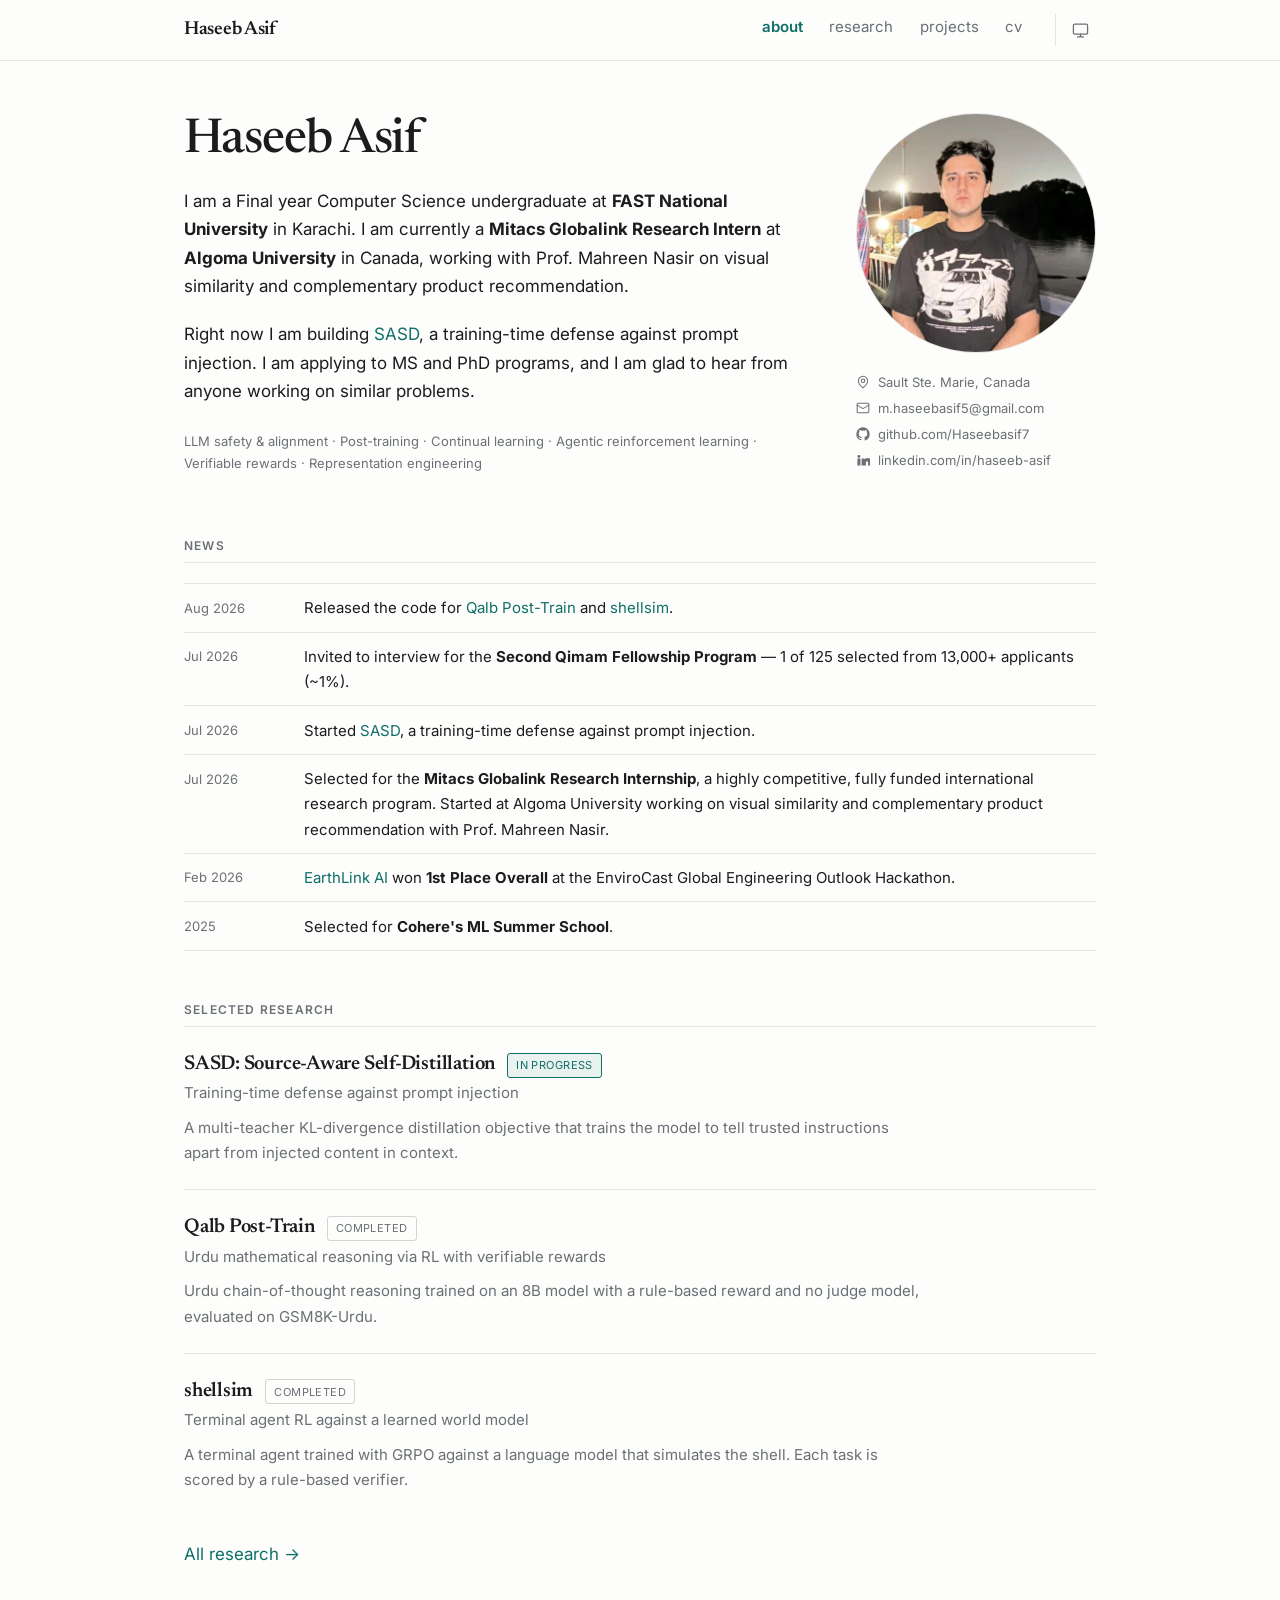
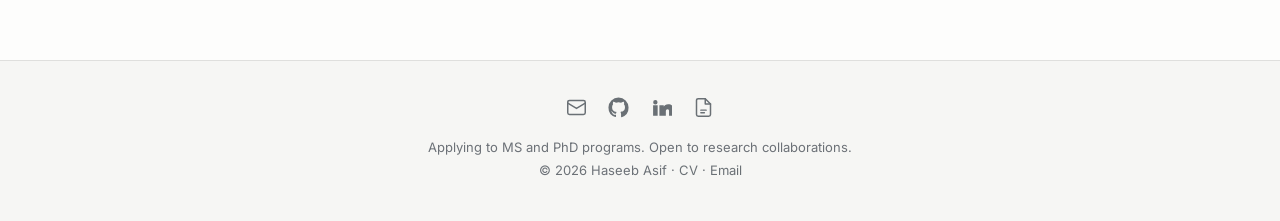
==== index.html @ 6f545447 "Baseline snapshot before visual redesign" ====
<!DOCTYPE html>
<html lang="en" data-theme="light">
  <head>
    <meta charset="utf-8" />
    <meta name="viewport" content="width=device-width, initial-scale=1" />
    <title>Haseeb Asif — LLM safety and post-training</title>
    <meta
      name="description"
      content="Haseeb Asif — Mitacs Globalink Research Intern at Algoma University. Research on LLM safety, post-training, and alignment."
    />
    <meta name="author" content="Haseeb Asif" />
    <link rel="canonical" href="https://haseebasif7.github.io/" />

    <!-- Open Graph / Twitter -->
    <meta property="og:type" content="profile" />
    <meta property="og:title" content="Haseeb Asif" />
    <meta
      property="og:description"
      content="Mitacs Globalink Research Intern at Algoma University. Research on LLM safety, post-training, and alignment."
    />
    <meta property="og:url" content="https://haseebasif7.github.io/" />
    <meta property="og:image" content="https://haseebasif7.github.io/assets/img/profile.jpg" />
    <meta name="twitter:card" content="summary" />

    <link
      rel="icon"
      href="data:image/svg+xml,<svg xmlns=%22http://www.w3.org/2000/svg%22 viewBox=%220 0 100 100%22><text y=%22.9em%22 font-size=%2290%22>%F0%9F%A7%AA</text></svg>"
    />

    <!-- Fonts -->
    <link rel="preconnect" href="https://fonts.googleapis.com" />
    <link rel="preconnect" href="https://fonts.gstatic.com" crossorigin />
    <link
      href="https://fonts.googleapis.com/css2?family=Inter:wght@400;500;600&family=Newsreader:ital,opsz,wght@0,6..72,400;0,6..72,500;0,6..72,600;1,6..72,400&display=swap"
      rel="stylesheet"
    />
    <link rel="stylesheet" href="assets/css/main.css?v=3" />

    <!-- Set theme before first paint to avoid a flash of the wrong theme -->
    <script>
      (function () {
        try {
          var s = localStorage.getItem("theme");
          var dark =
            s === "dark" ||
            ((!s || s === "system") &&
              window.matchMedia("(prefers-color-scheme: dark)").matches);
          document.documentElement.setAttribute("data-theme", dark ? "dark" : "light");
        } catch (e) {}
      })();
    </script>

    <script type="application/ld+json">
      {
        "@context": "https://schema.org",
        "@type": "Person",
        "name": "Haseeb Asif",
        "url": "https://haseebasif7.github.io/",
        "image": "https://haseebasif7.github.io/assets/img/profile.jpg",
        "email": "mailto:m.haseebasif5@gmail.com",
        "jobTitle": "Mitacs Globalink Research Intern",
        "affiliation": [
          { "@type": "CollegeOrUniversity", "name": "Algoma University" },
          { "@type": "CollegeOrUniversity", "name": "FAST National University of Computer and Emerging Sciences" }
        ],
        "alumniOf": {
          "@type": "CollegeOrUniversity",
          "name": "FAST National University of Computer and Emerging Sciences"
        },
        "knowsAbout": [
          "Large language models",
          "AI safety",
          "Alignment",
          "Reinforcement learning",
          "Post-training",
          "Continual learning",
          "Agentic systems",
          "Computer vision"
        ],
        "sameAs": [
          "https://github.com/Haseebasif7",
          "https://www.linkedin.com/in/haseeb-asif-4400212a0/"
        ]
      }
    </script>
  </head>

  <body>
    <a class="skip-link" href="#main">Skip to content</a>

    <!-- ===== nav (keep identical across pages; update aria-current per page) ===== -->
    <header class="nav">
      <nav class="container nav-inner" aria-label="Main">
        <a class="nav-brand" href="index.html">Haseeb Asif</a>
        <ul class="nav-links" id="nav-links">
          <li><a href="index.html" aria-current="page">about</a></li>
          <li><a href="research.html">research</a></li>
          <li><a href="projects.html">projects</a></li>
          <li><a href="cv.html">cv</a></li>
        </ul>
        <div class="nav-tools">
          <button
            class="icon-btn"
            id="theme-toggle"
            type="button"
            data-theme-state="system"
            aria-label="Toggle theme"
          >
            <svg class="ico-system" viewBox="0 0 24 24" fill="none" stroke="currentColor" stroke-width="1.8" stroke-linecap="round" stroke-linejoin="round" aria-hidden="true"><rect x="2" y="3" width="20" height="14" rx="2" /><path d="M8 21h8M12 17v4" /></svg>
            <svg class="ico-light" viewBox="0 0 24 24" fill="none" stroke="currentColor" stroke-width="1.8" stroke-linecap="round" stroke-linejoin="round" aria-hidden="true"><circle cx="12" cy="12" r="4" /><path d="M12 2v2M12 20v2M4.9 4.9l1.4 1.4M17.7 17.7l1.4 1.4M2 12h2M20 12h2M4.9 19.1l1.4-1.4M17.7 6.3l1.4-1.4" /></svg>
            <svg class="ico-dark" viewBox="0 0 24 24" fill="none" stroke="currentColor" stroke-width="1.8" stroke-linecap="round" stroke-linejoin="round" aria-hidden="true"><path d="M21 12.8A9 9 0 1 1 11.2 3a7 7 0 0 0 9.8 9.8z" /></svg>
          </button>
          <button
            class="icon-btn nav-toggle"
            id="nav-toggle"
            type="button"
            aria-label="Menu"
            aria-expanded="false"
            aria-controls="nav-links"
          >
            <svg viewBox="0 0 24 24" fill="none" stroke="currentColor" stroke-width="1.8" stroke-linecap="round" aria-hidden="true"><path d="M3 6h18M3 12h18M3 18h18" /></svg>
          </button>
        </div>
      </nav>
    </header>

    <main id="main">
      <div class="container">
        <!-- ===== profile ===== -->
        <section class="profile">
          <h1 class="profile-name">Haseeb Asif</h1>

          <div class="profile-bio">
            <p>
              I am a Final year Computer Science undergraduate at
              <strong>FAST National University</strong> in Karachi. I am currently a
              <strong>Mitacs Globalink Research Intern</strong> at
              <strong>Algoma University</strong> in Canada, working with
              Prof. Mahreen Nasir on visual similarity and complementary product
              recommendation.
            </p>

            <p>
              Right now I am building
              <a href="research.html#sasd">SASD</a>, a training-time defense against
              prompt injection. I am applying to MS and PhD programs, and I am glad
              to hear from anyone working on similar problems.
            </p>

            <p class="bio-keywords">
              LLM safety &amp; alignment · Post-training · Continual learning ·
              Agentic reinforcement learning · Verifiable rewards ·
              Representation engineering
            </p>
          </div>

          <aside class="profile-aside">
            <picture>
              <source srcset="assets/img/profile.webp" type="image/webp" />
              <img
                class="profile-photo"
                src="assets/img/profile.jpg"
                alt="Portrait of Haseeb Asif"
                width="480"
                height="480"
              />
            </picture>
            <ul class="profile-meta">
              <li>
                <svg viewBox="0 0 24 24" fill="none" stroke="currentColor" stroke-width="1.8" stroke-linecap="round" stroke-linejoin="round" aria-hidden="true"><path d="M20 10c0 6-8 12-8 12s-8-6-8-12a8 8 0 0 1 16 0z" /><circle cx="12" cy="10" r="3" /></svg>
                <span>Sault Ste. Marie, Canada</span>
              </li>
              <li>
                <svg viewBox="0 0 24 24" fill="none" stroke="currentColor" stroke-width="1.8" stroke-linecap="round" stroke-linejoin="round" aria-hidden="true"><rect x="2" y="4" width="20" height="16" rx="2" /><path d="m2 7 10 6 10-6" /></svg>
                <a href="mailto:m.haseebasif5@gmail.com">m.haseebasif5@gmail.com</a>
              </li>
              <li>
                <svg viewBox="0 0 24 24" fill="currentColor" aria-hidden="true"><path d="M12 .5A11.5 11.5 0 0 0 .5 12a11.5 11.5 0 0 0 7.86 10.92c.58.1.79-.25.79-.56v-2c-3.2.7-3.88-1.37-3.88-1.37-.53-1.35-1.29-1.71-1.29-1.71-1.05-.72.08-.7.08-.7 1.16.08 1.77 1.2 1.77 1.2 1.03 1.77 2.7 1.26 3.36.96.1-.75.4-1.26.73-1.55-2.56-.29-5.25-1.28-5.25-5.7 0-1.26.45-2.29 1.19-3.1-.12-.29-.52-1.46.11-3.05 0 0 .97-.31 3.18 1.18a11 11 0 0 1 5.79 0c2.2-1.5 3.17-1.18 3.17-1.18.63 1.59.24 2.76.12 3.05.74.81 1.19 1.84 1.19 3.1 0 4.43-2.7 5.4-5.27 5.69.41.36.78 1.06.78 2.14v3.17c0 .31.21.67.8.56A11.5 11.5 0 0 0 23.5 12 11.5 11.5 0 0 0 12 .5z" /></svg>
                <a href="https://github.com/Haseebasif7" rel="me noopener">github.com/Haseebasif7</a>
              </li>
              <li>
                <svg viewBox="0 0 24 24" fill="currentColor" aria-hidden="true"><path d="M4.98 3.5a2.5 2.5 0 1 1 0 5 2.5 2.5 0 0 1 0-5zM2.4 21.5h5.2V9.3H2.4v12.2zM9.6 9.3h4.98v1.67h.07c.7-1.24 2.4-2.55 4.93-2.55 5.27 0 6.24 3.3 6.24 7.6v5.48h-5.2v-4.86c0-1.16-.02-2.65-1.7-2.65-1.7 0-1.96 1.26-1.96 2.57v4.94H9.6V9.3z" /></svg>
                <a href="https://www.linkedin.com/in/haseeb-asif-4400212a0/" rel="me noopener">linkedin.com/in/haseeb-asif</a>
              </li>
            </ul>
          </aside>
        </section>

        <!-- ===== news ===== -->
        <section class="section" aria-labelledby="news-h">
          <h2 class="section-title" id="news-h">News</h2>
          <ul class="news">
            <li>
              <time datetime="2026-08">Aug 2026</time>
              <span>
                Released the code for <a href="research.html#qalb">Qalb Post-Train</a>
                and <a href="research.html#shellsim">shellsim</a>.
              </span>
            </li>
            <li>
              <time datetime="2026-07">Jul 2026</time>
              <span>
                Invited to interview for the <strong>Second Qimam Fellowship
                Program</strong> — 1 of 125 selected from 13,000+ applicants (~1%).
              </span>
            </li>
            <li>
              <time datetime="2026-07">Jul 2026</time>
              <span>
                Started <a href="research.html#sasd">SASD</a>, a training-time
                defense against prompt injection.
              </span>
            </li>
            <li>
              <time datetime="2026-07">Jul 2026</time>
              <span>
                Selected for the <strong>Mitacs Globalink Research Internship</strong>,
                a highly competitive, fully funded international research program.
                Started at Algoma University working on visual similarity and
                complementary product recommendation with Prof. Mahreen Nasir.
              </span>
            </li>
            <li>
              <time datetime="2026-02">Feb 2026</time>
              <span>
                <a href="projects.html#earthlink">EarthLink AI</a> won
                <strong>1st Place Overall</strong> at the EnviroCast Global
                Engineering Outlook Hackathon.
              </span>
            </li>
            <li>
              <time datetime="2025-08">2025</time>
              <span>
                Selected for <strong>Cohere's ML Summer School</strong>.
              </span>
            </li>
          </ul>
        </section>

        <!-- ===== selected research ===== -->
        <section class="section" aria-labelledby="selected-h">
          <h2 class="section-title" id="selected-h">Selected research</h2>
          <ul class="entries">
            <li class="entry">
              <div class="entry-head">
                <h3 class="entry-title">
                  <a href="research.html#sasd">SASD: Source-Aware Self-Distillation</a>
                </h3>
                <span class="chip chip-active">In progress</span>
              </div>
              <p class="entry-sub">Training-time defense against prompt injection</p>
              <div class="entry-body">
                <p>
                  A multi-teacher KL-divergence distillation objective that trains
                  the model to tell trusted instructions apart from injected content
                  in context.
                </p>
              </div>
            </li>

            <li class="entry">
              <div class="entry-head">
                <h3 class="entry-title">
                  <a href="research.html#qalb">Qalb Post-Train</a>
                </h3>
                <span class="chip">Completed</span>
              </div>
              <p class="entry-sub">
                Urdu mathematical reasoning via RL with verifiable rewards
              </p>
              <div class="entry-body">
                <p>
                  Urdu chain-of-thought reasoning trained on an 8B model with a
                  rule-based reward and no judge model, evaluated on GSM8K-Urdu.
                </p>
              </div>
            </li>

            <li class="entry">
              <div class="entry-head">
                <h3 class="entry-title">
                  <a href="research.html#shellsim">shellsim</a>
                </h3>
                <span class="chip">Completed</span>
              </div>
              <p class="entry-sub">Terminal agent RL against a learned world model</p>
              <div class="entry-body">
                <p>
                  A terminal agent trained with GRPO against a language model that
                  simulates the shell. Each task is scored by a rule-based verifier.
                </p>
              </div>
            </li>
          </ul>
          <p style="margin-top: 1.5rem">
            <a href="research.html">All research →</a>
          </p>
        </section>
      </div>
    </main>

    <!-- ===== footer (keep identical across pages) ===== -->
    <footer class="footer">
      <div class="container">
        <div class="footer-social">
          <a href="mailto:m.haseebasif5@gmail.com" aria-label="Email">
            <svg viewBox="0 0 24 24" fill="none" stroke="currentColor" stroke-width="1.7" stroke-linecap="round" stroke-linejoin="round" aria-hidden="true"><rect x="2" y="4" width="20" height="16" rx="2" /><path d="m2 7 10 6 10-6" /></svg>
          </a>
          <a href="https://github.com/Haseebasif7" rel="me noopener" aria-label="GitHub">
            <svg viewBox="0 0 24 24" fill="currentColor" aria-hidden="true"><path d="M12 .5A11.5 11.5 0 0 0 .5 12a11.5 11.5 0 0 0 7.86 10.92c.58.1.79-.25.79-.56v-2c-3.2.7-3.88-1.37-3.88-1.37-.53-1.35-1.29-1.71-1.29-1.71-1.05-.72.08-.7.08-.7 1.16.08 1.77 1.2 1.77 1.2 1.03 1.77 2.7 1.26 3.36.96.1-.75.4-1.26.73-1.55-2.56-.29-5.25-1.28-5.25-5.7 0-1.26.45-2.29 1.19-3.1-.12-.29-.52-1.46.11-3.05 0 0 .97-.31 3.18 1.18a11 11 0 0 1 5.79 0c2.2-1.5 3.17-1.18 3.17-1.18.63 1.59.24 2.76.12 3.05.74.81 1.19 1.84 1.19 3.1 0 4.43-2.7 5.4-5.27 5.69.41.36.78 1.06.78 2.14v3.17c0 .31.21.67.8.56A11.5 11.5 0 0 0 23.5 12 11.5 11.5 0 0 0 12 .5z" /></svg>
          </a>
          <a href="https://www.linkedin.com/in/haseeb-asif-4400212a0/" rel="me noopener" aria-label="LinkedIn">
            <svg viewBox="0 0 24 24" fill="currentColor" aria-hidden="true"><path d="M4.98 3.5a2.5 2.5 0 1 1 0 5 2.5 2.5 0 0 1 0-5zM2.4 21.5h5.2V9.3H2.4v12.2zM9.6 9.3h4.98v1.67h.07c.7-1.24 2.4-2.55 4.93-2.55 5.27 0 6.24 3.3 6.24 7.6v5.48h-5.2v-4.86c0-1.16-.02-2.65-1.7-2.65-1.7 0-1.96 1.26-1.96 2.57v4.94H9.6V9.3z" /></svg>
          </a>
          <a href="assets/pdf/haseeb-asif-cv.pdf" aria-label="Curriculum vitae (PDF)">
            <svg viewBox="0 0 24 24" fill="none" stroke="currentColor" stroke-width="1.7" stroke-linecap="round" stroke-linejoin="round" aria-hidden="true"><path d="M14 2H6a2 2 0 0 0-2 2v16a2 2 0 0 0 2 2h12a2 2 0 0 0 2-2V8z" /><path d="M14 2v6h6M9 15h6M9 18h4" /></svg>
          </a>
        </div>
        <p class="footer-note">
          Applying to MS and PhD programs. Open to research collaborations.<br />
          © <span id="year">2026</span> Haseeb Asif ·
          <a href="assets/pdf/haseeb-asif-cv.pdf">CV</a> ·
          <a href="mailto:m.haseebasif5@gmail.com">Email</a>
        </p>
      </div>
    </footer>

    <script src="assets/js/main.js"></script>
    <script>
      document.getElementById("year").textContent = new Date().getFullYear();
    </script>
  </body>
</html>
---- assets/css/main.css ----
/* ==========================================================================
   Haseeb Asif — personal site
   Design DNA: al-folio (academic minimal). Typography: Newsreader + Inter.
   Single accent color, thin dividers, no decorative animation.
   ========================================================================== */

/* --------------------------------------------------------------------------
   1. Tokens
   -------------------------------------------------------------------------- */

:root {
  --font-serif: "Newsreader", Georgia, "Times New Roman", serif;
  --font-sans: "Inter", -apple-system, BlinkMacSystemFont, "Segoe UI", Roboto,
    "Helvetica Neue", Arial, sans-serif;
  --font-mono: ui-monospace, "SF Mono", SFMono-Regular, "JetBrains Mono", Menlo,
    Consolas, monospace;

  --maxw: 60rem; /* 960px — page shell */
  --maxw-prose: 46rem; /* 736px — comfortable measure for body copy */

  --step-sm: 0.8125rem;
  --step-0: 0.9375rem;
  --step-1: 1.0625rem;

  --radius: 4px;
  --transition: 0.15s ease;

  /* Light theme (default) */
  --bg: #fdfdfc;
  --bg-subtle: #f6f6f4;
  --card: #ffffff;
  --text: #1b1c1e;
  --text-muted: #6a7075;
  /* --text-faint carries section titles, dates and the footer note; it must
     clear 4.5:1 against both --bg and --bg-subtle. */
  --text-faint: #6c7177;
  --divider: rgba(24, 26, 28, 0.1);
  --divider-strong: rgba(24, 26, 28, 0.18);
  --accent: #0f6f68;
  --accent-hover: #0a544e;
  --accent-wash: rgba(15, 111, 104, 0.08);
  --shadow: 0 1px 2px rgba(20, 24, 28, 0.04), 0 4px 14px rgba(20, 24, 28, 0.05);
  --selection: rgba(15, 111, 104, 0.16);
}

html[data-theme="dark"] {
  --bg: #16181a;
  --bg-subtle: #1c1f22;
  --card: #1c1f22;
  --text: #d9dcdf;
  --text-muted: #939aa0;
  --text-faint: #80878d;
  --divider: rgba(233, 238, 242, 0.11);
  --divider-strong: rgba(233, 238, 242, 0.2);
  --accent: #5ecabb;
  --accent-hover: #86dccf;
  --accent-wash: rgba(94, 202, 187, 0.12);
  --shadow: 0 1px 2px rgba(0, 0, 0, 0.3), 0 4px 14px rgba(0, 0, 0, 0.25);
  --selection: rgba(94, 202, 187, 0.22);
}

/* --------------------------------------------------------------------------
   2. Base
   -------------------------------------------------------------------------- */

*,
*::before,
*::after {
  box-sizing: border-box;
}

html {
  -webkit-text-size-adjust: 100%;
  scroll-behavior: smooth;
  scroll-padding-top: 5rem;
}

@media (prefers-reduced-motion: reduce) {
  html {
    scroll-behavior: auto;
  }
  *,
  *::before,
  *::after {
    animation-duration: 0.01ms !important;
    transition-duration: 0.01ms !important;
  }
}

body {
  margin: 0;
  background: var(--bg);
  color: var(--text);
  font-family: var(--font-sans);
  font-size: var(--step-1);
  line-height: 1.68;
  font-feature-settings: "kern", "liga", "calt";
  -webkit-font-smoothing: antialiased;
  -moz-osx-font-smoothing: grayscale;
  display: flex;
  flex-direction: column;
  min-height: 100vh;
}

::selection {
  background: var(--selection);
}

h1,
h2,
h3,
h4 {
  font-family: var(--font-serif);
  font-weight: 500;
  line-height: 1.2;
  letter-spacing: -0.011em;
  margin: 0 0 0.6em;
  color: var(--text);
}

h1 {
  font-size: clamp(2.25rem, 5.5vw, 3rem);
  letter-spacing: -0.022em;
}
h2 {
  font-size: 1.5rem;
}
h3 {
  font-size: 1.1875rem;
}
h4 {
  font-size: 1.0625rem;
}

p {
  margin: 0 0 1.15em;
}

a {
  color: var(--accent);
  text-decoration: none;
  text-decoration-color: var(--accent-wash);
  text-underline-offset: 0.18em;
  transition: color var(--transition), text-decoration-color var(--transition);
}

a:hover {
  color: var(--accent-hover);
  text-decoration: underline;
  text-decoration-thickness: 1px;
}

a:focus-visible,
button:focus-visible {
  outline: 2px solid var(--accent);
  outline-offset: 3px;
  border-radius: 2px;
}

img {
  max-width: 100%;
  height: auto;
  display: block;
}

hr {
  border: 0;
  border-top: 1px solid var(--divider);
  margin: 3rem 0;
}

ul,
ol {
  padding-left: 1.15rem;
  margin: 0 0 1.15em;
}

li {
  margin-bottom: 0.35em;
}

code {
  font-family: var(--font-mono);
  font-size: 0.875em;
  background: var(--accent-wash);
  color: var(--text);
  padding: 0.12em 0.36em;
  border-radius: 3px;
}

.entry-body code {
  font-family: inherit;
  font-size: inherit;
  background: transparent;
  padding: 0;
  border-radius: 0;
}

abbr[title] {
  text-decoration: none;
  border-bottom: 1px dotted var(--divider-strong);
  cursor: help;
}

.skip-link {
  position: absolute;
  left: -9999px;
  top: 0;
  background: var(--accent);
  color: #fff;
  padding: 0.6rem 1rem;
  z-index: 200;
  border-radius: 0 0 var(--radius) 0;
}
.skip-link:focus {
  left: 0;
}

/* --------------------------------------------------------------------------
   3. Layout shell
   -------------------------------------------------------------------------- */

.container {
  width: 100%;
  max-width: var(--maxw);
  margin-inline: auto;
  padding-inline: 1.5rem;
}

main {
  flex: 1 0 auto;
  padding-block: 3.25rem 4.5rem;
}

.prose {
  max-width: var(--maxw-prose);
}

/* Page heading block used on interior pages */
.page-head {
  margin-bottom: 2.75rem;
  padding-bottom: 1.5rem;
  border-bottom: 1px solid var(--divider);
}

.page-head h1 {
  font-size: clamp(2rem, 4.5vw, 2.5rem);
  margin-bottom: 0.35rem;
}

.page-head .lede {
  color: var(--text-muted);
  font-size: var(--step-1);
  max-width: var(--maxw-prose);
  margin: 0;
}

/* Research page — bento-style interest map with staggered entrance */
.interest-map {
  display: grid;
  grid-template-columns: repeat(6, minmax(0, 1fr));
  gap: 0.6rem;
  margin: 1.35rem 0 0;
  padding: 0;
  list-style: none;
  max-width: 40rem;
}

.interest-node {
  grid-column: span 2;
  display: block;
  font-family: var(--font-serif);
  font-size: 1.0625rem;
  line-height: 1.35;
  color: var(--text);
  background: var(--card);
  border: 1px solid var(--divider-strong);
  border-radius: var(--radius);
  padding: 0.85rem 1rem 0.85rem 1.1rem;
  margin: 0;
  position: relative;
  overflow: hidden;
  transform: translateY(0.5rem);
  animation: interest-enter 0.5s cubic-bezier(0.22, 1, 0.36, 1) forwards;
  transition: border-color var(--transition), box-shadow var(--transition),
    transform var(--transition);
}

.interest-node-wide {
  grid-column: span 3;
}

.interest-node::before {
  content: "";
  position: absolute;
  inset: 0 auto 0 0;
  width: 2px;
  background: var(--accent);
  transform: scaleY(0);
  transform-origin: bottom;
  animation: interest-bar 0.45s cubic-bezier(0.22, 1, 0.36, 1) forwards;
}

.interest-node:nth-child(1) {
  animation-delay: 0.04s;
}
.interest-node:nth-child(1)::before {
  animation-delay: 0.12s;
}
.interest-node:nth-child(2) {
  animation-delay: 0.1s;
}
.interest-node:nth-child(2)::before {
  animation-delay: 0.18s;
}
.interest-node:nth-child(3) {
  animation-delay: 0.16s;
}
.interest-node:nth-child(3)::before {
  animation-delay: 0.24s;
}
.interest-node:nth-child(4) {
  animation-delay: 0.22s;
}
.interest-node:nth-child(4)::before {
  animation-delay: 0.3s;
}
.interest-node:nth-child(5) {
  animation-delay: 0.28s;
}
.interest-node:nth-child(5)::before {
  animation-delay: 0.36s;
}
.interest-node:nth-child(6) {
  animation-delay: 0.34s;
}
.interest-node:nth-child(6)::before {
  animation-delay: 0.42s;
}

.interest-node:hover,
.interest-node:focus-visible {
  border-color: var(--divider-strong);
  box-shadow: var(--shadow);
  transform: translateY(-2px);
  outline: none;
}

@keyframes interest-enter {
  to {
    transform: translateY(0);
  }
}

@keyframes interest-bar {
  to {
    transform: scaleY(1);
  }
}

@media (max-width: 32rem) {
  .interest-map {
    grid-template-columns: 1fr;
  }

  .interest-node,
  .interest-node-wide {
    grid-column: 1;
  }
}

@media (min-width: 32rem) and (max-width: 44rem) {
  .interest-map {
    grid-template-columns: repeat(2, minmax(0, 1fr));
  }

  .interest-node,
  .interest-node-wide {
    grid-column: span 1;
  }
}

/* Section headings that separate content blocks */
.section {
  margin-top: 3.25rem;
}

.section-title {
  font-family: var(--font-sans);
  font-size: 0.75rem;
  font-weight: 600;
  letter-spacing: 0.1em;
  text-transform: uppercase;
  color: var(--text-faint);
  margin: 0 0 1.25rem;
  padding-bottom: 0.55rem;
  border-bottom: 1px solid var(--divider);
}

/* --------------------------------------------------------------------------
   4. Navbar
   -------------------------------------------------------------------------- */

.nav {
  position: sticky;
  top: 0;
  z-index: 100;
  background: color-mix(in srgb, var(--bg) 88%, transparent);
  -webkit-backdrop-filter: saturate(180%) blur(12px);
  backdrop-filter: saturate(180%) blur(12px);
  border-bottom: 1px solid var(--divider);
}

@supports not (backdrop-filter: blur(12px)) {
  .nav {
    background: var(--bg);
  }
}

.nav-inner {
  display: flex;
  align-items: center;
  gap: 1rem;
  min-height: 3.75rem;
}

.nav-brand {
  font-family: var(--font-serif);
  font-size: 1.1875rem;
  font-weight: 600;
  letter-spacing: -0.015em;
  color: var(--text);
  margin-right: auto;
  white-space: nowrap;
}

.nav-brand:hover {
  color: var(--accent);
  text-decoration: none;
}

.nav-links {
  display: flex;
  align-items: center;
  gap: 0.25rem;
  list-style: none;
  margin: 0;
  padding: 0;
}

.nav-links a {
  display: block;
  padding: 0.4rem 0.7rem;
  color: var(--text-muted);
  font-size: var(--step-0);
  border-radius: var(--radius);
}

.nav-links a:hover {
  color: var(--accent);
  background: var(--accent-wash);
  text-decoration: none;
}

.nav-links a[aria-current="page"] {
  color: var(--accent);
  font-weight: 600;
}

.nav-tools {
  display: flex;
  align-items: center;
  gap: 0.15rem;
  padding-left: 0.5rem;
  margin-left: 0.35rem;
  border-left: 1px solid var(--divider);
}

.icon-btn {
  display: inline-grid;
  place-items: center;
  width: 2rem;
  height: 2rem;
  padding: 0;
  border: 0;
  border-radius: var(--radius);
  background: transparent;
  color: var(--text-muted);
  cursor: pointer;
  transition: color var(--transition), background var(--transition);
}

.icon-btn:hover {
  color: var(--accent);
  background: var(--accent-wash);
}

.icon-btn svg {
  width: 1.0625rem;
  height: 1.0625rem;
}

/* Theme toggle: JS sets data-theme-state to system | light | dark */
.icon-btn[data-theme-state="system"] .ico-dark,
.icon-btn[data-theme-state="system"] .ico-light,
.icon-btn[data-theme-state="light"] .ico-system,
.icon-btn[data-theme-state="light"] .ico-dark,
.icon-btn[data-theme-state="dark"] .ico-system,
.icon-btn[data-theme-state="dark"] .ico-light {
  display: none;
}

.nav-toggle {
  display: none;
}

@media (max-width: 40rem) {
  .nav-toggle {
    display: inline-grid;
  }

  .nav-links {
    position: absolute;
    top: 100%;
    left: 0;
    right: 0;
    flex-direction: column;
    align-items: stretch;
    gap: 0;
    background: var(--bg);
    border-bottom: 1px solid var(--divider);
    padding: 0.5rem 1.5rem 1rem;
    display: none;
  }

  .nav-links.open {
    display: flex;
  }

  .nav-links a {
    padding: 0.6rem 0.25rem;
  }
}

/* --------------------------------------------------------------------------
   5. About / profile header
   -------------------------------------------------------------------------- */

/* Mobile order is source order: name → photo → bio.
   On wide screens the photo moves into a sticky right-hand column. */
.profile {
  display: grid;
  grid-template-columns: 1fr;
  gap: 0;
  margin-bottom: 2.5rem;
}

@media (min-width: 44rem) {
  .profile {
    grid-template-columns: minmax(0, 1fr) 15rem;
    grid-template-areas:
      "name  aside"
      "bio   aside";
    grid-template-rows: auto 1fr;
    column-gap: 3rem;
    align-items: start;
  }
}

.profile-name {
  margin-bottom: 1rem;
}

/* Keyword row closing the bio. Interests are stated in the bio prose; this is a
   scannable restatement, not a replacement for it. */
.bio-keywords {
  font-family: var(--font-sans);
  font-size: var(--step-sm);
  line-height: 1.7;
  color: var(--text-faint);
  margin: 1.5rem 0 0;
}

.profile-aside {
  margin-bottom: 2rem;
}

/* Named areas only exist above this breakpoint, so the grid-area assignments
   must live here too — otherwise they create implicit tracks on mobile. */
@media (min-width: 44rem) {
  .profile-name {
    grid-area: name;
  }

  .profile-bio {
    grid-area: bio;
  }

  .profile-aside {
    grid-area: aside;
    position: sticky;
    top: 5.5rem;
    margin-bottom: 0;
  }
}

.profile-photo {
  width: 11.5rem;
  border-radius: 50%;
  aspect-ratio: 1;
  object-fit: cover;
  border: 1px solid var(--divider);
  filter: grayscale(0.15);
}

@media (min-width: 44rem) {
  .profile-photo {
    width: 100%;
  }
}

.profile-meta {
  font-family: var(--font-sans);
  font-size: var(--step-sm);
  line-height: 1.75;
  color: var(--text-muted);
  margin-top: 1.15rem;
  list-style: none;
  padding: 0;
}

.profile-meta li {
  margin-bottom: 0.2rem;
  display: flex;
  gap: 0.5rem;
  align-items: baseline;
}

.profile-meta svg {
  width: 0.875rem;
  height: 0.875rem;
  flex: none;
  transform: translateY(2px);
  color: var(--text-faint);
}

.profile-meta a {
  color: var(--text-muted);
  text-decoration: none;
}

.profile-meta a:hover {
  color: var(--accent);
}

/* --------------------------------------------------------------------------
   6. Interests / tags
   -------------------------------------------------------------------------- */

.tags {
  display: flex;
  flex-wrap: wrap;
  gap: 0.4rem;
  list-style: none;
  padding: 0;
  margin: 0;
}

.tag {
  font-family: var(--font-sans);
  font-size: 0.8125rem;
  line-height: 1.5;
  color: var(--text-muted);
  background: var(--bg-subtle);
  border: 1px solid var(--divider);
  border-radius: 999px;
  padding: 0.18rem 0.6rem;
  white-space: nowrap;
}

.tag-accent {
  color: var(--accent);
  background: var(--accent-wash);
  border-color: transparent;
}

/* Status chips on research entries */
.chip {
  font-family: var(--font-sans);
  font-size: 0.6875rem;
  letter-spacing: 0.04em;
  text-transform: uppercase;
  padding: 0.14rem 0.5rem;
  border-radius: 3px;
  border: 1px solid var(--divider-strong);
  color: var(--text-muted);
  white-space: nowrap;
}

.chip-active {
  color: var(--accent);
  border-color: var(--accent);
  background: var(--accent-wash);
}

/* --------------------------------------------------------------------------
   7. News feed
   -------------------------------------------------------------------------- */

.news {
  list-style: none;
  padding: 0;
  margin: 0;
  border-top: 1px solid var(--divider);
}

.news li {
  display: grid;
  grid-template-columns: 1fr;
  gap: 0.1rem;
  padding: 0.7rem 0;
  margin: 0;
  border-bottom: 1px solid var(--divider);
  font-size: var(--step-0);
}

@media (min-width: 34rem) {
  .news li {
    grid-template-columns: 6.5rem 1fr;
    gap: 1rem;
  }
}

.news time {
  font-family: var(--font-sans);
  font-size: var(--step-sm);
  color: var(--text-faint);
  white-space: nowrap;
  padding-top: 0.15rem;
}

/* --------------------------------------------------------------------------
   8. Entry list (research / experience / education)
   -------------------------------------------------------------------------- */

.entries {
  list-style: none;
  padding: 0;
  margin: 0;
}

.entry {
  padding: 1.5rem 0;
  border-bottom: 1px solid var(--divider);
  margin: 0;
}

.entry:first-child {
  padding-top: 0.25rem;
}

.entry:last-child {
  border-bottom: 0;
}

.entry-head {
  display: flex;
  flex-wrap: wrap;
  align-items: baseline;
  gap: 0.5rem 0.75rem;
  margin-bottom: 0.15rem;
}

.entry-title {
  font-family: var(--font-serif);
  font-size: 1.25rem;
  font-weight: 600;
  line-height: 1.3;
  margin: 0;
}

.entry-title a {
  color: var(--text);
}

.entry-title a:hover {
  color: var(--accent);
  text-decoration: none;
}

.entry-sub {
  font-size: var(--step-0);
  color: var(--text-muted);
  margin: 0 0 0.6rem;
}

.entry-sub em {
  font-style: italic;
  color: var(--text);
}

.entry-body {
  font-size: var(--step-0);
  color: var(--text-muted);
  max-width: var(--maxw-prose);
}

.entry-body p:last-child {
  margin-bottom: 0;
}

.entry-body strong {
  color: var(--text);
  font-weight: 600;
}

.entry-meta {
  font-family: var(--font-mono);
  font-size: var(--step-sm);
  color: var(--text-faint);
  white-space: nowrap;
  margin-left: auto;
}

.entry-footer {
  display: flex;
  flex-wrap: wrap;
  align-items: center;
  gap: 0.4rem 1rem;
  margin-top: 0.9rem;
}

/* Small inline link buttons (repo / pdf / demo) */
.link-list {
  display: flex;
  flex-wrap: wrap;
  gap: 0.4rem;
  list-style: none;
  padding: 0;
  margin: 0;
}

.btn-link {
  display: inline-flex;
  align-items: center;
  gap: 0.35rem;
  font-family: var(--font-mono);
  font-size: 0.75rem;
  letter-spacing: 0.01em;
  padding: 0.2rem 0.55rem;
  border: 1px solid var(--divider-strong);
  border-radius: 3px;
  color: var(--text-muted);
  background: transparent;
  transition: all var(--transition);
}

.btn-link:hover {
  color: var(--accent);
  border-color: var(--accent);
  background: var(--accent-wash);
  text-decoration: none;
}

.btn-link svg {
  width: 0.8125rem;
  height: 0.8125rem;
  flex: none;
}

/* Primary button — used for CV download */
.btn {
  display: inline-flex;
  align-items: center;
  gap: 0.5rem;
  font-size: var(--step-0);
  font-weight: 500;
  padding: 0.5rem 1rem;
  border-radius: var(--radius);
  border: 1px solid var(--accent);
  background: var(--accent);
  color: #fff;
  transition: opacity var(--transition), transform var(--transition);
}

html[data-theme="dark"] .btn {
  color: #0f1315;
}

.btn:hover {
  color: #fff;
  opacity: 0.88;
  text-decoration: none;
}

html[data-theme="dark"] .btn:hover {
  color: #0f1315;
}

.btn svg {
  width: 1rem;
  height: 1rem;
}

/* --------------------------------------------------------------------------
   9. Project cards
   -------------------------------------------------------------------------- */

.card-grid {
  display: grid;
  grid-template-columns: 1fr;
  gap: 1.25rem;
  list-style: none;
  padding: 0;
  margin: 0;
}

@media (min-width: 40rem) {
  .card-grid {
    grid-template-columns: repeat(2, minmax(0, 1fr));
  }
}

/* Featured project: same column width as cards below, centered on its own row. */
.card-grid-featured {
  margin-bottom: 1.25rem;
}

@media (min-width: 40rem) {
  .card-grid-featured {
    grid-template-columns: repeat(2, minmax(0, 1fr));
  }

  .card-grid-featured > .card {
    grid-column: 1 / -1;
    justify-self: center;
    width: calc((100% - 1.25rem) / 2);
    max-width: calc((100% - 1.25rem) / 2);
  }
}

.card {
  display: flex;
  flex-direction: column;
  padding: 1.35rem 1.4rem;
  background: var(--card);
  border: 1px solid var(--divider);
  border-radius: var(--radius);
  overflow: hidden;
  margin: 0;
  transition: border-color var(--transition), box-shadow var(--transition),
    transform var(--transition);
}

.card-thumb-wrap {
  height: 10.75rem;
  margin: 0.85rem 0 0.15rem;
  background: var(--bg-subtle);
  border: 1px solid var(--divider);
  border-radius: var(--radius);
  overflow: hidden;
  flex-shrink: 0;
  width: 100%;
}

.card-thumb {
  display: block;
  width: 100%;
  height: 100%;
  object-fit: cover;
  object-position: center top;
  filter: grayscale(0.08);
  transition: transform 0.4s ease;
}

.card:hover .card-thumb {
  transform: scale(1.045);
}

/* UI screenshots and diagrams: show the full frame instead of cropping. */
.card-thumb--contain {
  object-fit: contain;
  object-position: center;
  padding: 0.35rem;
  background: var(--bg-subtle);
}

.card:hover {
  border-color: var(--divider-strong);
  box-shadow: var(--shadow);
  transform: translateY(-2px);
}

.card-featured {
  border-left: 2px solid var(--accent);
}

.card-head {
  display: flex;
  align-items: baseline;
  gap: 0.75rem;
  margin-bottom: 0.4rem;
}

.card-title {
  font-family: var(--font-serif);
  font-size: 1.1875rem;
  font-weight: 600;
  margin: 0;
  line-height: 1.3;
}

.card-title a {
  color: var(--text);
}

.card-title a:hover {
  color: var(--accent);
  text-decoration: none;
}

.card-date {
  font-family: var(--font-sans);
  font-size: 0.75rem;
  color: var(--text-faint);
  margin-left: auto;
  white-space: nowrap;
}

/* One award per line; two on a single row read as one run-on award. */
.card-awards {
  list-style: none;
  padding: 0;
  margin: 0 0 0.65rem;
  font-size: var(--step-sm);
  color: var(--accent);
  line-height: 1.55;
}

.card-awards li {
  margin-bottom: 0.2rem;
}

.card-awards li:last-child {
  margin-bottom: 0;
}

.card-awards b {
  font-weight: 600;
}

.card-body {
  font-size: var(--step-0);
  color: var(--text-muted);
  margin: 0;
}

.card-body p:last-child {
  margin-bottom: 0;
}

.card-foot {
  margin-top: 0.85rem;
  display: flex;
  flex-wrap: wrap;
  gap: 0.75rem;
  align-items: center;
}

/* Compact list for minor work */
.compact {
  list-style: none;
  padding: 0;
  margin: 0;
  border-top: 1px solid var(--divider);
}

.compact li {
  display: grid;
  grid-template-columns: 1fr;
  gap: 0.1rem 1.25rem;
  align-items: baseline;
  padding: 0.65rem 0;
  margin: 0;
  border-bottom: 1px solid var(--divider);
  font-size: var(--step-0);
  color: var(--text-muted);
}

@media (min-width: 38rem) {
  .compact li {
    grid-template-columns: 11rem minmax(0, 1fr);
  }
}

.compact b {
  color: var(--text);
  font-weight: 600;
}

/* --------------------------------------------------------------------------
   10. CV page
   -------------------------------------------------------------------------- */

.cv-item {
  padding: 1.35rem 0;
  border-bottom: 1px solid var(--divider);
}

.cv-item:last-child {
  border-bottom: 0;
}

.cv-head {
  display: flex;
  flex-wrap: wrap;
  align-items: baseline;
  gap: 0.25rem 1rem;
}

.cv-role {
  font-family: var(--font-sans);
  font-size: var(--step-1);
  font-weight: 600;
  margin: 0;
  line-height: 1.4;
}

.cv-org {
  font-size: var(--step-0);
  color: var(--text-muted);
  margin: 0 0 0.7rem;
}

.cv-date {
  font-family: var(--font-mono);
  font-size: var(--step-sm);
  color: var(--text-faint);
  margin-left: auto;
  white-space: nowrap;
}

.cv-list {
  font-size: var(--step-0);
  color: var(--text-muted);
  max-width: var(--maxw-prose);
  margin: 0;
  padding-left: 1.1rem;
}

.cv-list li::marker {
  color: var(--text-faint);
}

/* Skills: definition-list grid */
.skills {
  display: grid;
  grid-template-columns: 1fr;
  gap: 0.35rem 1.5rem;
  margin: 0;
}

@media (min-width: 40rem) {
  .skills {
    grid-template-columns: 11rem minmax(0, 1fr);
  }
}

.skills dt {
  font-family: var(--font-mono);
  font-size: var(--step-sm);
  color: var(--accent);
  padding-top: 0.15rem;
}

.skills dd {
  margin: 0 0 0.85rem;
  font-size: var(--step-0);
  color: var(--text-muted);
}

@media (min-width: 40rem) {
  .skills dd {
    margin-bottom: 0.6rem;
  }
}

/* Awards / certificates */
.award-list {
  list-style: none;
  padding: 0;
  margin: 0;
  border-top: 1px solid var(--divider);
}

.award-list li {
  display: flex;
  flex-wrap: wrap;
  align-items: baseline;
  gap: 0.25rem 1rem;
  padding: 0.65rem 0;
  margin: 0;
  border-bottom: 1px solid var(--divider);
  font-size: var(--step-0);
}

.award-list .award-name {
  color: var(--text);
  font-weight: 500;
}

.award-list .award-org {
  color: var(--text-muted);
}

.award-list .award-year {
  font-family: var(--font-mono);
  font-size: var(--step-sm);
  color: var(--text-faint);
  margin-left: auto;
}

/* --------------------------------------------------------------------------
   11. Callout
   -------------------------------------------------------------------------- */

.callout {
  border-left: 2px solid var(--accent);
  background: var(--accent-wash);
  padding: 1rem 1.25rem;
  border-radius: 0 var(--radius) var(--radius) 0;
  font-size: var(--step-0);
  color: var(--text-muted);
  max-width: var(--maxw-prose);
}

.callout p:last-child {
  margin-bottom: 0;
}

/* --------------------------------------------------------------------------
   12. Footer
   -------------------------------------------------------------------------- */

.footer {
  flex: none;
  border-top: 1px solid var(--divider);
  padding-block: 2.25rem 2.5rem;
  background: var(--bg-subtle);
}

.footer-social {
  display: flex;
  justify-content: center;
  gap: 1.35rem;
  margin-bottom: 1.15rem;
}

.footer-social a {
  color: var(--text-muted);
  display: inline-grid;
  place-items: center;
  transition: color var(--transition), transform var(--transition);
}

.footer-social a:hover {
  color: var(--accent);
  transform: translateY(-2px);
}

.footer-social svg {
  width: 1.3125rem;
  height: 1.3125rem;
}

.footer-note {
  text-align: center;
  font-size: var(--step-sm);
  color: var(--text-faint);
  margin: 0;
  line-height: 1.7;
}

.footer-note a {
  color: var(--text-muted);
}

.footer-note a:hover {
  color: var(--accent);
}

/* --------------------------------------------------------------------------
   13. 404
   -------------------------------------------------------------------------- */

.center-page {
  text-align: center;
  padding-block: 5rem 6rem;
}

.center-page .code {
  font-family: var(--font-mono);
  font-size: clamp(3.5rem, 12vw, 6rem);
  color: var(--accent);
  line-height: 1;
  margin: 0 0 0.75rem;
}

/* --------------------------------------------------------------------------
   14. Print — makes the CV page print cleanly
   -------------------------------------------------------------------------- */

@media print {
  .nav,
  .footer,
  .btn,
  .skip-link {
    display: none !important;
  }

  body {
    background: #fff;
    color: #000;
    font-size: 10.5pt;
  }

  main {
    padding: 0;
  }

  .container {
    max-width: none;
    padding: 0;
  }

  a {
    color: #000;
    text-decoration: none;
  }

  .cv-item,
  .entry {
    break-inside: avoid;
  }
}
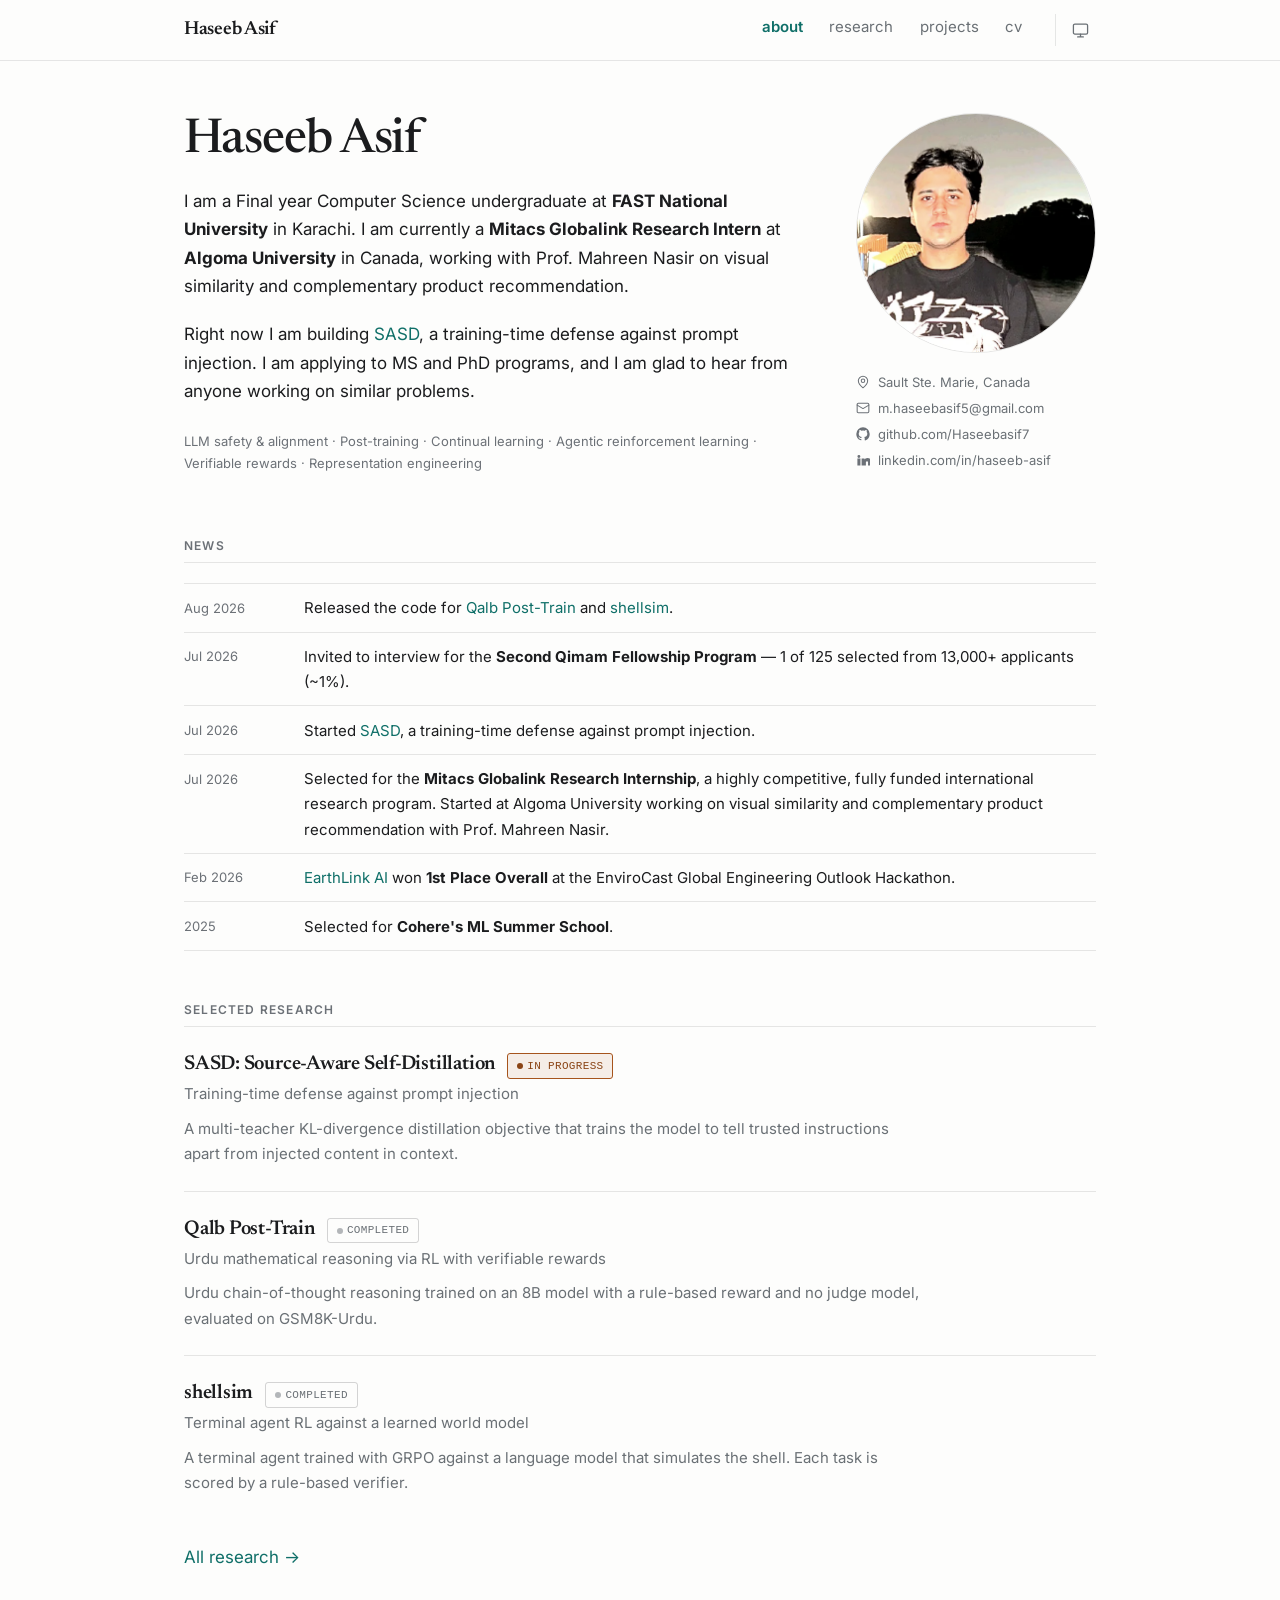
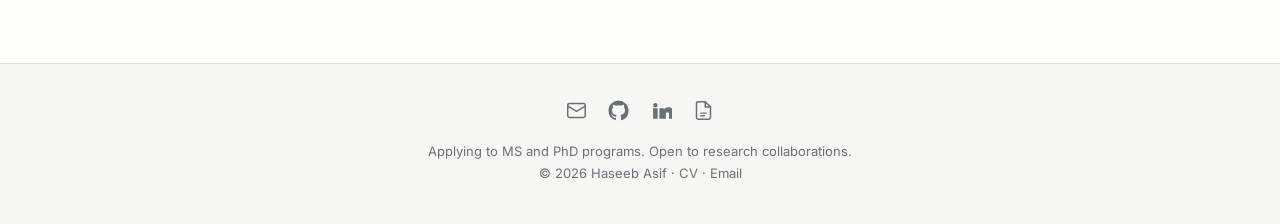
==== commit 3d1043a3: "Add quiet-technical design system: amber signal accent, unified project image frames, pulled stats, " ====
--- a/index.html
+++ b/index.html
@@ -34,7 +34,7 @@
       href="https://fonts.googleapis.com/css2?family=Inter:wght@400;500;600&family=Newsreader:ital,opsz,wght@0,6..72,400;0,6..72,500;0,6..72,600;1,6..72,400&display=swap"
       rel="stylesheet"
     />
-    <link rel="stylesheet" href="assets/css/main.css?v=3" />
+    <link rel="stylesheet" href="assets/css/main.css?v=4" />
 
     <!-- Set theme before first paint to avoid a flash of the wrong theme -->
     <script>
@@ -189,29 +189,29 @@
         <!-- ===== news ===== -->
         <section class="section" aria-labelledby="news-h">
           <h2 class="section-title" id="news-h">News</h2>
-          <ul class="news">
-            <li>
+          <ul class="news" data-reveal-group>
+            <li class="reveal">
               <time datetime="2026-08">Aug 2026</time>
               <span>
                 Released the code for <a href="research.html#qalb">Qalb Post-Train</a>
                 and <a href="research.html#shellsim">shellsim</a>.
               </span>
             </li>
-            <li>
+            <li class="reveal">
               <time datetime="2026-07">Jul 2026</time>
               <span>
                 Invited to interview for the <strong>Second Qimam Fellowship
                 Program</strong> — 1 of 125 selected from 13,000+ applicants (~1%).
               </span>
             </li>
-            <li>
+            <li class="reveal">
               <time datetime="2026-07">Jul 2026</time>
               <span>
                 Started <a href="research.html#sasd">SASD</a>, a training-time
                 defense against prompt injection.
               </span>
             </li>
-            <li>
+            <li class="reveal">
               <time datetime="2026-07">Jul 2026</time>
               <span>
                 Selected for the <strong>Mitacs Globalink Research Internship</strong>,
@@ -220,7 +220,7 @@
                 complementary product recommendation with Prof. Mahreen Nasir.
               </span>
             </li>
-            <li>
+            <li class="reveal">
               <time datetime="2026-02">Feb 2026</time>
               <span>
                 <a href="projects.html#earthlink">EarthLink AI</a> won
@@ -228,7 +228,7 @@
                 Engineering Outlook Hackathon.
               </span>
             </li>
-            <li>
+            <li class="reveal">
               <time datetime="2025-08">2025</time>
               <span>
                 Selected for <strong>Cohere's ML Summer School</strong>.
@@ -240,8 +240,8 @@
         <!-- ===== selected research ===== -->
         <section class="section" aria-labelledby="selected-h">
           <h2 class="section-title" id="selected-h">Selected research</h2>
-          <ul class="entries">
-            <li class="entry">
+          <ul class="entries" data-reveal-group>
+            <li class="entry reveal">
               <div class="entry-head">
                 <h3 class="entry-title">
                   <a href="research.html#sasd">SASD: Source-Aware Self-Distillation</a>
@@ -258,7 +258,7 @@
               </div>
             </li>
 
-            <li class="entry">
+            <li class="entry reveal">
               <div class="entry-head">
                 <h3 class="entry-title">
                   <a href="research.html#qalb">Qalb Post-Train</a>
@@ -276,7 +276,7 @@
               </div>
             </li>
 
-            <li class="entry">
+            <li class="entry reveal">
               <div class="entry-head">
                 <h3 class="entry-title">
                   <a href="research.html#shellsim">shellsim</a>
--- a/assets/css/main.css
+++ b/assets/css/main.css
@@ -39,6 +39,13 @@
   --accent: #0f6f68;
   --accent-hover: #0a544e;
   --accent-wash: rgba(15, 111, 104, 0.08);
+  /* Signal accent — reserved for achievement and active-status moments only
+     (awards, in-progress chips, pulled stats). Never used for links or nav. */
+  --signal: #a6541c;
+  --signal-hover: #8a4415;
+  --signal-wash: rgba(166, 84, 28, 0.09);
+  --mat: #f1efe8;
+  --mat-shadow: inset 0 1px 4px rgba(24, 20, 14, 0.07);
   --shadow: 0 1px 2px rgba(20, 24, 28, 0.04), 0 4px 14px rgba(20, 24, 28, 0.05);
   --selection: rgba(15, 111, 104, 0.16);
 }
@@ -55,6 +62,11 @@
   --accent: #5ecabb;
   --accent-hover: #86dccf;
   --accent-wash: rgba(94, 202, 187, 0.12);
+  --signal: #e0a458;
+  --signal-hover: #eab876;
+  --signal-wash: rgba(224, 164, 88, 0.13);
+  --mat: #131518;
+  --mat-shadow: inset 0 1px 4px rgba(0, 0, 0, 0.4);
   --shadow: 0 1px 2px rgba(0, 0, 0, 0.3), 0 4px 14px rgba(0, 0, 0, 0.25);
   --selection: rgba(94, 202, 187, 0.22);
 }
@@ -85,6 +97,21 @@
     animation-duration: 0.01ms !important;
     transition-duration: 0.01ms !important;
   }
+}
+
+/* Scroll reveal — progressive enhancement only. Elements are fully visible by
+   default; main.js adds .js-reveal to <html> before arming the hidden state,
+   so a no-JS visitor or a failed script load never loses content. */
+html.js-reveal .reveal {
+  opacity: 0;
+  transform: translateY(14px);
+  transition: opacity 0.55s ease, transform 0.55s cubic-bezier(0.22, 1, 0.36, 1);
+  transition-delay: var(--reveal-delay, 0ms);
+}
+
+html.js-reveal .reveal.is-visible {
+  opacity: 1;
+  transform: none;
 }
 
 body {
@@ -686,21 +713,49 @@
 
 /* Status chips on research entries */
 .chip {
-  font-family: var(--font-sans);
+  display: inline-flex;
+  align-items: center;
+  gap: 0.4em;
+  font-family: var(--font-mono);
   font-size: 0.6875rem;
-  letter-spacing: 0.04em;
+  letter-spacing: 0.03em;
   text-transform: uppercase;
-  padding: 0.14rem 0.5rem;
+  padding: 0.16rem 0.55rem;
   border-radius: 3px;
   border: 1px solid var(--divider-strong);
   color: var(--text-muted);
   white-space: nowrap;
 }
 
+.chip::before {
+  content: "";
+  width: 0.375rem;
+  height: 0.375rem;
+  border-radius: 50%;
+  background: currentColor;
+  opacity: 0.5;
+  flex: none;
+}
+
 .chip-active {
-  color: var(--accent);
-  border-color: var(--accent);
-  background: var(--accent-wash);
+  color: var(--signal-hover);
+  border-color: var(--signal);
+  background: var(--signal-wash);
+}
+
+.chip-active::before {
+  opacity: 1;
+  animation: chip-pulse 2.2s ease-in-out infinite;
+}
+
+@keyframes chip-pulse {
+  0%,
+  100% {
+    box-shadow: 0 0 0 0 var(--signal-wash);
+  }
+  50% {
+    box-shadow: 0 0 0 3px var(--signal-wash);
+  }
 }
 
 /* --------------------------------------------------------------------------
@@ -952,10 +1007,17 @@
     transform var(--transition);
 }
 
+/* Image mat — every project image sits in the same recessed tray regardless
+   of its native shape or source (UI capture, academic diagram, dashcam
+   frame), so five very different images read as one consistent series
+   instead of five mismatched screenshots. */
 .card-thumb-wrap {
-  height: 10.75rem;
+  position: relative;
+  height: 13rem;
   margin: 0.85rem 0 0.15rem;
-  background: var(--bg-subtle);
+  padding: 0.9rem;
+  background: var(--mat);
+  box-shadow: var(--mat-shadow);
   border: 1px solid var(--divider);
   border-radius: var(--radius);
   overflow: hidden;
@@ -963,26 +1025,36 @@
   width: 100%;
 }
 
+.card-thumb-tag {
+  position: absolute;
+  top: 0.6rem;
+  left: 0.7rem;
+  z-index: 1;
+  font-family: var(--font-mono);
+  font-size: 0.625rem;
+  letter-spacing: 0.05em;
+  text-transform: uppercase;
+  color: var(--text-faint);
+  background: var(--mat);
+  padding: 0.1rem 0.4rem;
+  border-radius: 2px;
+  opacity: 0.85;
+}
+
 .card-thumb {
   display: block;
   width: 100%;
   height: 100%;
-  object-fit: cover;
-  object-position: center top;
-  filter: grayscale(0.08);
-  transition: transform 0.4s ease;
-}
-
-.card:hover .card-thumb {
-  transform: scale(1.045);
-}
-
-/* UI screenshots and diagrams: show the full frame instead of cropping. */
-.card-thumb--contain {
   object-fit: contain;
   object-position: center;
-  padding: 0.35rem;
-  background: var(--bg-subtle);
+  filter: grayscale(0.45) contrast(0.98);
+  transition: filter 0.5s ease, transform 0.5s cubic-bezier(0.22, 1, 0.36, 1);
+}
+
+.card:hover .card-thumb,
+.card:focus-within .card-thumb {
+  filter: grayscale(0);
+  transform: scale(1.035);
 }
 
 .card:hover {
@@ -992,7 +1064,7 @@
 }
 
 .card-featured {
-  border-left: 2px solid var(--accent);
+  border-left: 2px solid var(--signal);
 }
 
 .card-head {
@@ -1020,7 +1092,7 @@
 }
 
 .card-date {
-  font-family: var(--font-sans);
+  font-family: var(--font-mono);
   font-size: 0.75rem;
   color: var(--text-faint);
   margin-left: auto;
@@ -1033,7 +1105,7 @@
   padding: 0;
   margin: 0 0 0.65rem;
   font-size: var(--step-sm);
-  color: var(--accent);
+  color: var(--signal-hover);
   line-height: 1.55;
 }
 
@@ -1057,6 +1129,38 @@
 
 .card-body p:last-child {
   margin-bottom: 0;
+}
+
+/* Pulled stats — the one measured result per project, sized to be scanned
+   from across the page instead of buried mid-sentence. */
+.stat-row {
+  display: flex;
+  flex-wrap: wrap;
+  gap: 1.5rem;
+  margin: 1rem 0 0.15rem;
+}
+
+.stat {
+  display: flex;
+  flex-direction: column;
+  gap: 0.1rem;
+}
+
+.stat-num {
+  font-family: var(--font-serif);
+  font-size: 1.625rem;
+  font-weight: 600;
+  line-height: 1;
+  color: var(--signal-hover);
+  letter-spacing: -0.01em;
+}
+
+.stat-label {
+  font-family: var(--font-sans);
+  font-size: 0.6875rem;
+  color: var(--text-faint);
+  line-height: 1.35;
+  max-width: 9rem;
 }
 
 .card-foot {
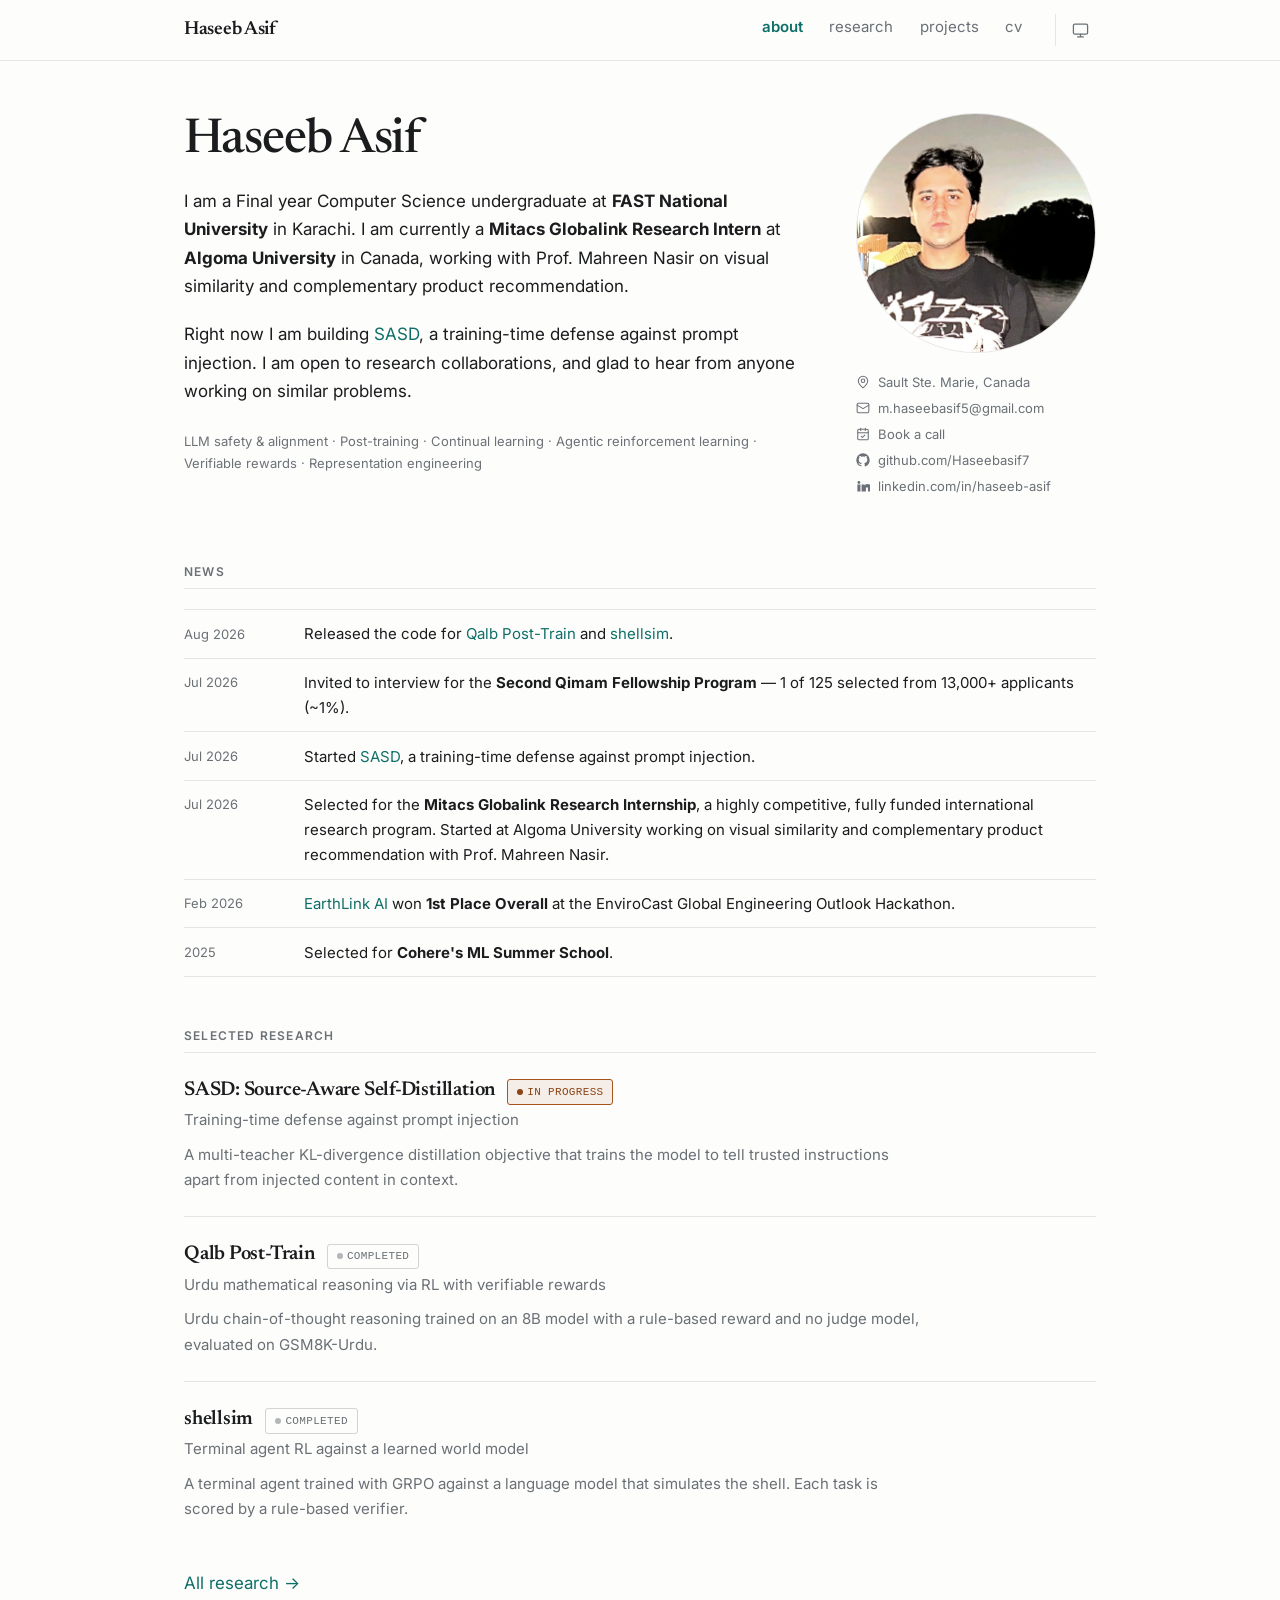
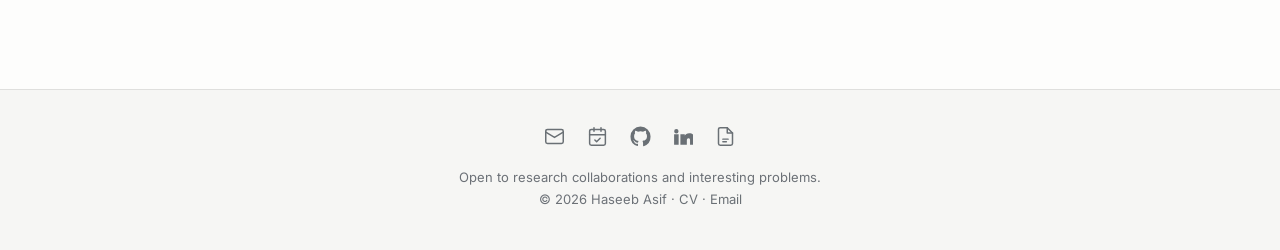
==== commit 99f58bfd: "Reframe site around research collaboration instead of MS/PhD applications; add Book a call" ====
--- a/index.html
+++ b/index.html
@@ -143,8 +143,8 @@
             <p>
               Right now I am building
               <a href="research.html#sasd">SASD</a>, a training-time defense against
-              prompt injection. I am applying to MS and PhD programs, and I am glad
-              to hear from anyone working on similar problems.
+              prompt injection. I am open to research collaborations, and glad to
+              hear from anyone working on similar problems.
             </p>
 
             <p class="bio-keywords">
@@ -174,6 +174,12 @@
                 <svg viewBox="0 0 24 24" fill="none" stroke="currentColor" stroke-width="1.8" stroke-linecap="round" stroke-linejoin="round" aria-hidden="true"><rect x="2" y="4" width="20" height="16" rx="2" /><path d="m2 7 10 6 10-6" /></svg>
                 <a href="mailto:m.haseebasif5@gmail.com">m.haseebasif5@gmail.com</a>
               </li>
+              <!-- Cal.com placeholder — replace with the real username once the
+                   account exists (see book-a-call.md in project root). -->
+              <li>
+                <svg viewBox="0 0 24 24" fill="none" stroke="currentColor" stroke-width="1.8" stroke-linecap="round" stroke-linejoin="round" aria-hidden="true"><rect x="3" y="4" width="18" height="18" rx="2" /><path d="M16 2v4M8 2v4M3 10h18" /><path d="M9 16l2 2 4-4" /></svg>
+                <a href="https://cal.com/haseebasif7" target="_blank" rel="noopener">Book a call</a>
+              </li>
               <li>
                 <svg viewBox="0 0 24 24" fill="currentColor" aria-hidden="true"><path d="M12 .5A11.5 11.5 0 0 0 .5 12a11.5 11.5 0 0 0 7.86 10.92c.58.1.79-.25.79-.56v-2c-3.2.7-3.88-1.37-3.88-1.37-.53-1.35-1.29-1.71-1.29-1.71-1.05-.72.08-.7.08-.7 1.16.08 1.77 1.2 1.77 1.2 1.03 1.77 2.7 1.26 3.36.96.1-.75.4-1.26.73-1.55-2.56-.29-5.25-1.28-5.25-5.7 0-1.26.45-2.29 1.19-3.1-.12-.29-.52-1.46.11-3.05 0 0 .97-.31 3.18 1.18a11 11 0 0 1 5.79 0c2.2-1.5 3.17-1.18 3.17-1.18.63 1.59.24 2.76.12 3.05.74.81 1.19 1.84 1.19 3.1 0 4.43-2.7 5.4-5.27 5.69.41.36.78 1.06.78 2.14v3.17c0 .31.21.67.8.56A11.5 11.5 0 0 0 23.5 12 11.5 11.5 0 0 0 12 .5z" /></svg>
                 <a href="https://github.com/Haseebasif7" rel="me noopener">github.com/Haseebasif7</a>
@@ -306,6 +312,9 @@
           <a href="mailto:m.haseebasif5@gmail.com" aria-label="Email">
             <svg viewBox="0 0 24 24" fill="none" stroke="currentColor" stroke-width="1.7" stroke-linecap="round" stroke-linejoin="round" aria-hidden="true"><rect x="2" y="4" width="20" height="16" rx="2" /><path d="m2 7 10 6 10-6" /></svg>
           </a>
+          <a href="https://cal.com/haseebasif7" target="_blank" rel="noopener" aria-label="Book a call">
+            <svg viewBox="0 0 24 24" fill="none" stroke="currentColor" stroke-width="1.7" stroke-linecap="round" stroke-linejoin="round" aria-hidden="true"><rect x="3" y="4" width="18" height="18" rx="2" /><path d="M16 2v4M8 2v4M3 10h18" /><path d="M9 16l2 2 4-4" /></svg>
+          </a>
           <a href="https://github.com/Haseebasif7" rel="me noopener" aria-label="GitHub">
             <svg viewBox="0 0 24 24" fill="currentColor" aria-hidden="true"><path d="M12 .5A11.5 11.5 0 0 0 .5 12a11.5 11.5 0 0 0 7.86 10.92c.58.1.79-.25.79-.56v-2c-3.2.7-3.88-1.37-3.88-1.37-.53-1.35-1.29-1.71-1.29-1.71-1.05-.72.08-.7.08-.7 1.16.08 1.77 1.2 1.77 1.2 1.03 1.77 2.7 1.26 3.36.96.1-.75.4-1.26.73-1.55-2.56-.29-5.25-1.28-5.25-5.7 0-1.26.45-2.29 1.19-3.1-.12-.29-.52-1.46.11-3.05 0 0 .97-.31 3.18 1.18a11 11 0 0 1 5.79 0c2.2-1.5 3.17-1.18 3.17-1.18.63 1.59.24 2.76.12 3.05.74.81 1.19 1.84 1.19 3.1 0 4.43-2.7 5.4-5.27 5.69.41.36.78 1.06.78 2.14v3.17c0 .31.21.67.8.56A11.5 11.5 0 0 0 23.5 12 11.5 11.5 0 0 0 12 .5z" /></svg>
           </a>
@@ -317,7 +326,7 @@
           </a>
         </div>
         <p class="footer-note">
-          Applying to MS and PhD programs. Open to research collaborations.<br />
+          Open to research collaborations and interesting problems.<br />
           © <span id="year">2026</span> Haseeb Asif ·
           <a href="assets/pdf/haseeb-asif-cv.pdf">CV</a> ·
           <a href="mailto:m.haseebasif5@gmail.com">Email</a>
--- a/assets/css/main.css
+++ b/assets/css/main.css
@@ -1103,22 +1103,45 @@
 .card-awards {
   list-style: none;
   padding: 0;
-  margin: 0 0 0.65rem;
+  margin: 0 0 0.85rem;
   font-size: var(--step-sm);
-  color: var(--signal-hover);
-  line-height: 1.55;
+  line-height: 1.4;
 }
 
 .card-awards li {
-  margin-bottom: 0.2rem;
+  display: flex;
+  align-items: flex-start;
+  gap: 0.5rem;
+  margin-bottom: 0.5rem;
 }
 
 .card-awards li:last-child {
   margin-bottom: 0;
 }
 
-.card-awards b {
+.award-star {
+  width: 0.9375rem;
+  height: 0.9375rem;
+  margin-top: 0.2rem;
+  flex: none;
+  color: var(--signal);
+}
+
+.award-text {
+  min-width: 0;
+}
+
+.award-title {
+  display: block;
+  color: var(--signal-hover);
   font-weight: 600;
+}
+
+.award-org {
+  display: block;
+  color: var(--text-muted);
+  font-weight: 400;
+  margin-top: 0.1rem;
 }
 
 .card-body {
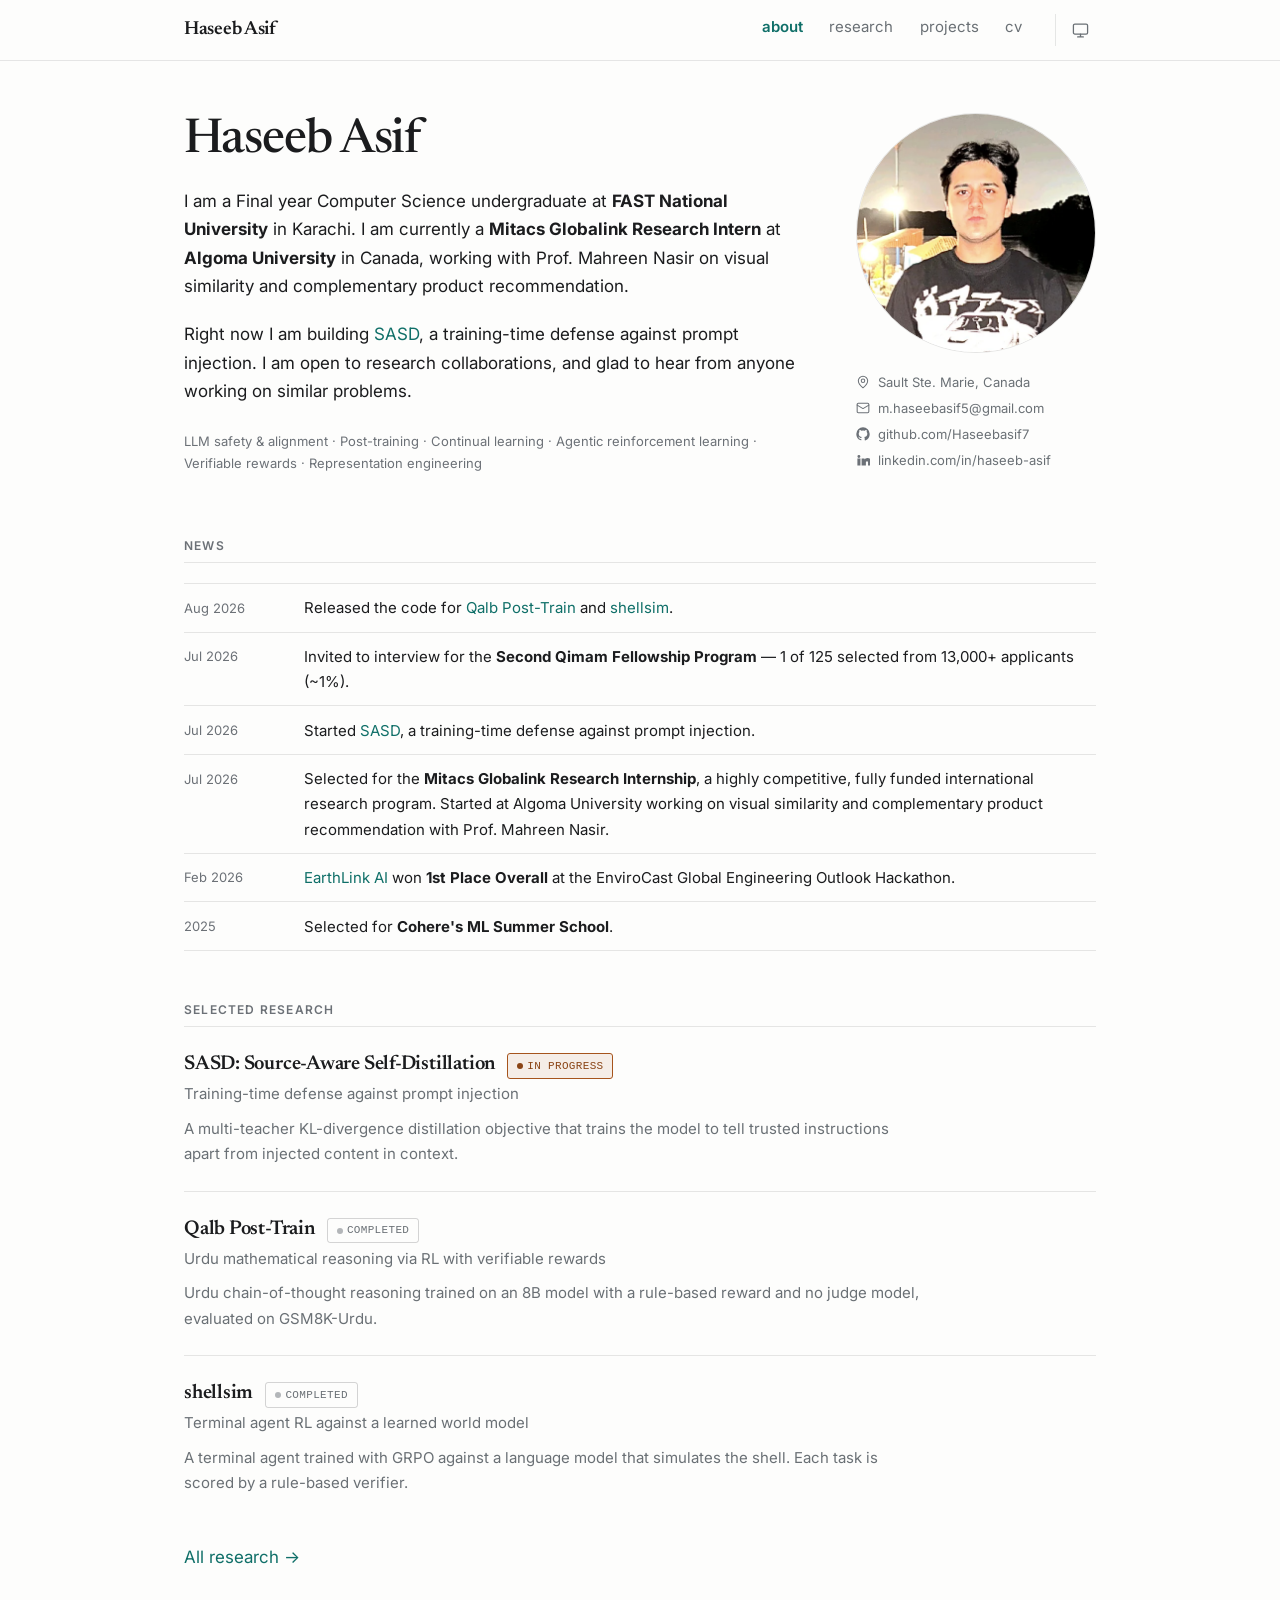
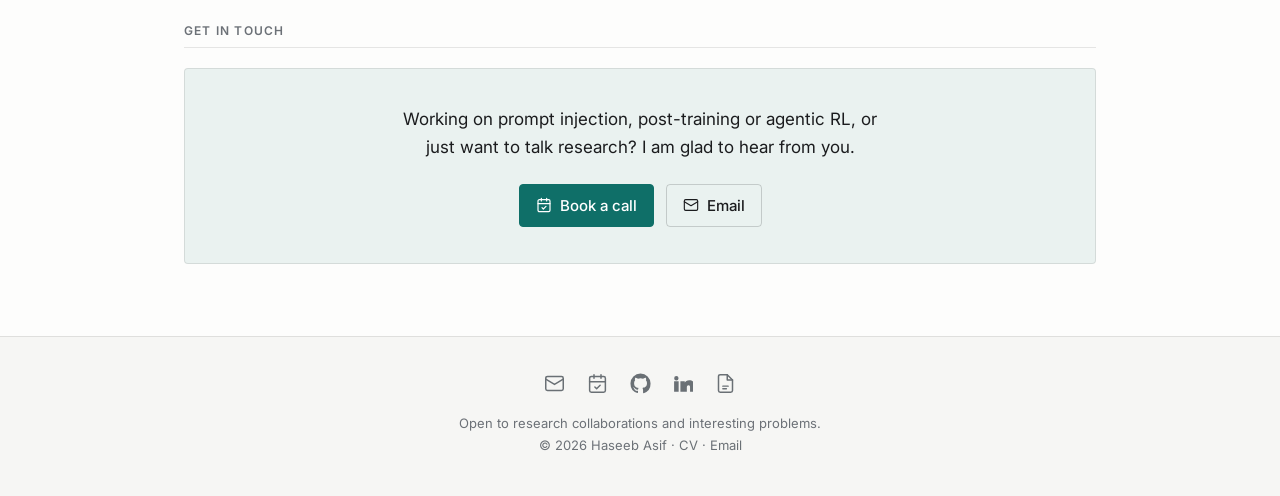
==== commit e4bb89aa: "Center profile photo crop and add a dedicated Get in touch section" ====
--- a/index.html
+++ b/index.html
@@ -34,7 +34,7 @@
       href="https://fonts.googleapis.com/css2?family=Inter:wght@400;500;600&family=Newsreader:ital,opsz,wght@0,6..72,400;0,6..72,500;0,6..72,600;1,6..72,400&display=swap"
       rel="stylesheet"
     />
-    <link rel="stylesheet" href="assets/css/main.css?v=4" />
+    <link rel="stylesheet" href="assets/css/main.css?v=5" />
 
     <!-- Set theme before first paint to avoid a flash of the wrong theme -->
     <script>
@@ -174,12 +174,6 @@
                 <svg viewBox="0 0 24 24" fill="none" stroke="currentColor" stroke-width="1.8" stroke-linecap="round" stroke-linejoin="round" aria-hidden="true"><rect x="2" y="4" width="20" height="16" rx="2" /><path d="m2 7 10 6 10-6" /></svg>
                 <a href="mailto:m.haseebasif5@gmail.com">m.haseebasif5@gmail.com</a>
               </li>
-              <!-- Cal.com placeholder — replace with the real username once the
-                   account exists (see book-a-call.md in project root). -->
-              <li>
-                <svg viewBox="0 0 24 24" fill="none" stroke="currentColor" stroke-width="1.8" stroke-linecap="round" stroke-linejoin="round" aria-hidden="true"><rect x="3" y="4" width="18" height="18" rx="2" /><path d="M16 2v4M8 2v4M3 10h18" /><path d="M9 16l2 2 4-4" /></svg>
-                <a href="https://cal.com/haseebasif7" target="_blank" rel="noopener">Book a call</a>
-              </li>
               <li>
                 <svg viewBox="0 0 24 24" fill="currentColor" aria-hidden="true"><path d="M12 .5A11.5 11.5 0 0 0 .5 12a11.5 11.5 0 0 0 7.86 10.92c.58.1.79-.25.79-.56v-2c-3.2.7-3.88-1.37-3.88-1.37-.53-1.35-1.29-1.71-1.29-1.71-1.05-.72.08-.7.08-.7 1.16.08 1.77 1.2 1.77 1.2 1.03 1.77 2.7 1.26 3.36.96.1-.75.4-1.26.73-1.55-2.56-.29-5.25-1.28-5.25-5.7 0-1.26.45-2.29 1.19-3.1-.12-.29-.52-1.46.11-3.05 0 0 .97-.31 3.18 1.18a11 11 0 0 1 5.79 0c2.2-1.5 3.17-1.18 3.17-1.18.63 1.59.24 2.76.12 3.05.74.81 1.19 1.84 1.19 3.1 0 4.43-2.7 5.4-5.27 5.69.41.36.78 1.06.78 2.14v3.17c0 .31.21.67.8.56A11.5 11.5 0 0 0 23.5 12 11.5 11.5 0 0 0 12 .5z" /></svg>
                 <a href="https://github.com/Haseebasif7" rel="me noopener">github.com/Haseebasif7</a>
@@ -302,6 +296,27 @@
             <a href="research.html">All research →</a>
           </p>
         </section>
+
+        <!-- ===== contact ===== -->
+        <section class="section" aria-labelledby="contact-h">
+          <h2 class="section-title" id="contact-h">Get in touch</h2>
+          <div class="contact-card reveal">
+            <p class="contact-text">
+              Working on prompt injection, post-training or agentic RL, or just
+              want to talk research? I am glad to hear from you.
+            </p>
+            <div class="contact-actions">
+              <a class="btn" href="https://cal.com/haseebasif" target="_blank" rel="noopener">
+                <svg viewBox="0 0 24 24" fill="none" stroke="currentColor" stroke-width="1.8" stroke-linecap="round" stroke-linejoin="round" aria-hidden="true"><rect x="3" y="4" width="18" height="18" rx="2" /><path d="M16 2v4M8 2v4M3 10h18" /><path d="M9 16l2 2 4-4" /></svg>
+                Book a call
+              </a>
+              <a class="btn-outline" href="mailto:m.haseebasif5@gmail.com">
+                <svg viewBox="0 0 24 24" fill="none" stroke="currentColor" stroke-width="1.7" stroke-linecap="round" stroke-linejoin="round" aria-hidden="true"><rect x="2" y="4" width="20" height="16" rx="2" /><path d="m2 7 10 6 10-6" /></svg>
+                Email
+              </a>
+            </div>
+          </div>
+        </section>
       </div>
     </main>
 
@@ -312,7 +327,7 @@
           <a href="mailto:m.haseebasif5@gmail.com" aria-label="Email">
             <svg viewBox="0 0 24 24" fill="none" stroke="currentColor" stroke-width="1.7" stroke-linecap="round" stroke-linejoin="round" aria-hidden="true"><rect x="2" y="4" width="20" height="16" rx="2" /><path d="m2 7 10 6 10-6" /></svg>
           </a>
-          <a href="https://cal.com/haseebasif7" target="_blank" rel="noopener" aria-label="Book a call">
+          <a href="https://cal.com/haseebasif" target="_blank" rel="noopener" aria-label="Book a call">
             <svg viewBox="0 0 24 24" fill="none" stroke="currentColor" stroke-width="1.7" stroke-linecap="round" stroke-linejoin="round" aria-hidden="true"><rect x="3" y="4" width="18" height="18" rx="2" /><path d="M16 2v4M8 2v4M3 10h18" /><path d="M9 16l2 2 4-4" /></svg>
           </a>
           <a href="https://github.com/Haseebasif7" rel="me noopener" aria-label="GitHub">
--- a/assets/css/main.css
+++ b/assets/css/main.css
@@ -957,6 +957,60 @@
   height: 1rem;
 }
 
+/* Secondary button — pairs with .btn for a primary/secondary CTA pair */
+.btn-outline {
+  display: inline-flex;
+  align-items: center;
+  gap: 0.5rem;
+  font-size: var(--step-0);
+  font-weight: 500;
+  padding: 0.5rem 1rem;
+  border-radius: var(--radius);
+  border: 1px solid var(--divider-strong);
+  background: transparent;
+  color: var(--text);
+  transition: border-color var(--transition), background var(--transition),
+    color var(--transition);
+}
+
+.btn-outline:hover {
+  border-color: var(--accent);
+  color: var(--accent);
+  background: var(--accent-wash);
+  text-decoration: none;
+}
+
+.btn-outline svg {
+  width: 1rem;
+  height: 1rem;
+}
+
+/* --------------------------------------------------------------------------
+   Contact card — closing CTA on the about page
+   -------------------------------------------------------------------------- */
+
+.contact-card {
+  background: var(--accent-wash);
+  border: 1px solid var(--divider);
+  border-radius: var(--radius);
+  padding: 2.25rem 2rem;
+  text-align: center;
+}
+
+.contact-text {
+  max-width: 30rem;
+  margin: 0 auto 1.35rem;
+  color: var(--text);
+  font-size: var(--step-1);
+}
+
+.contact-actions {
+  display: flex;
+  flex-wrap: wrap;
+  justify-content: center;
+  gap: 0.75rem;
+}
+
 /* --------------------------------------------------------------------------
    9. Project cards
    -------------------------------------------------------------------------- */
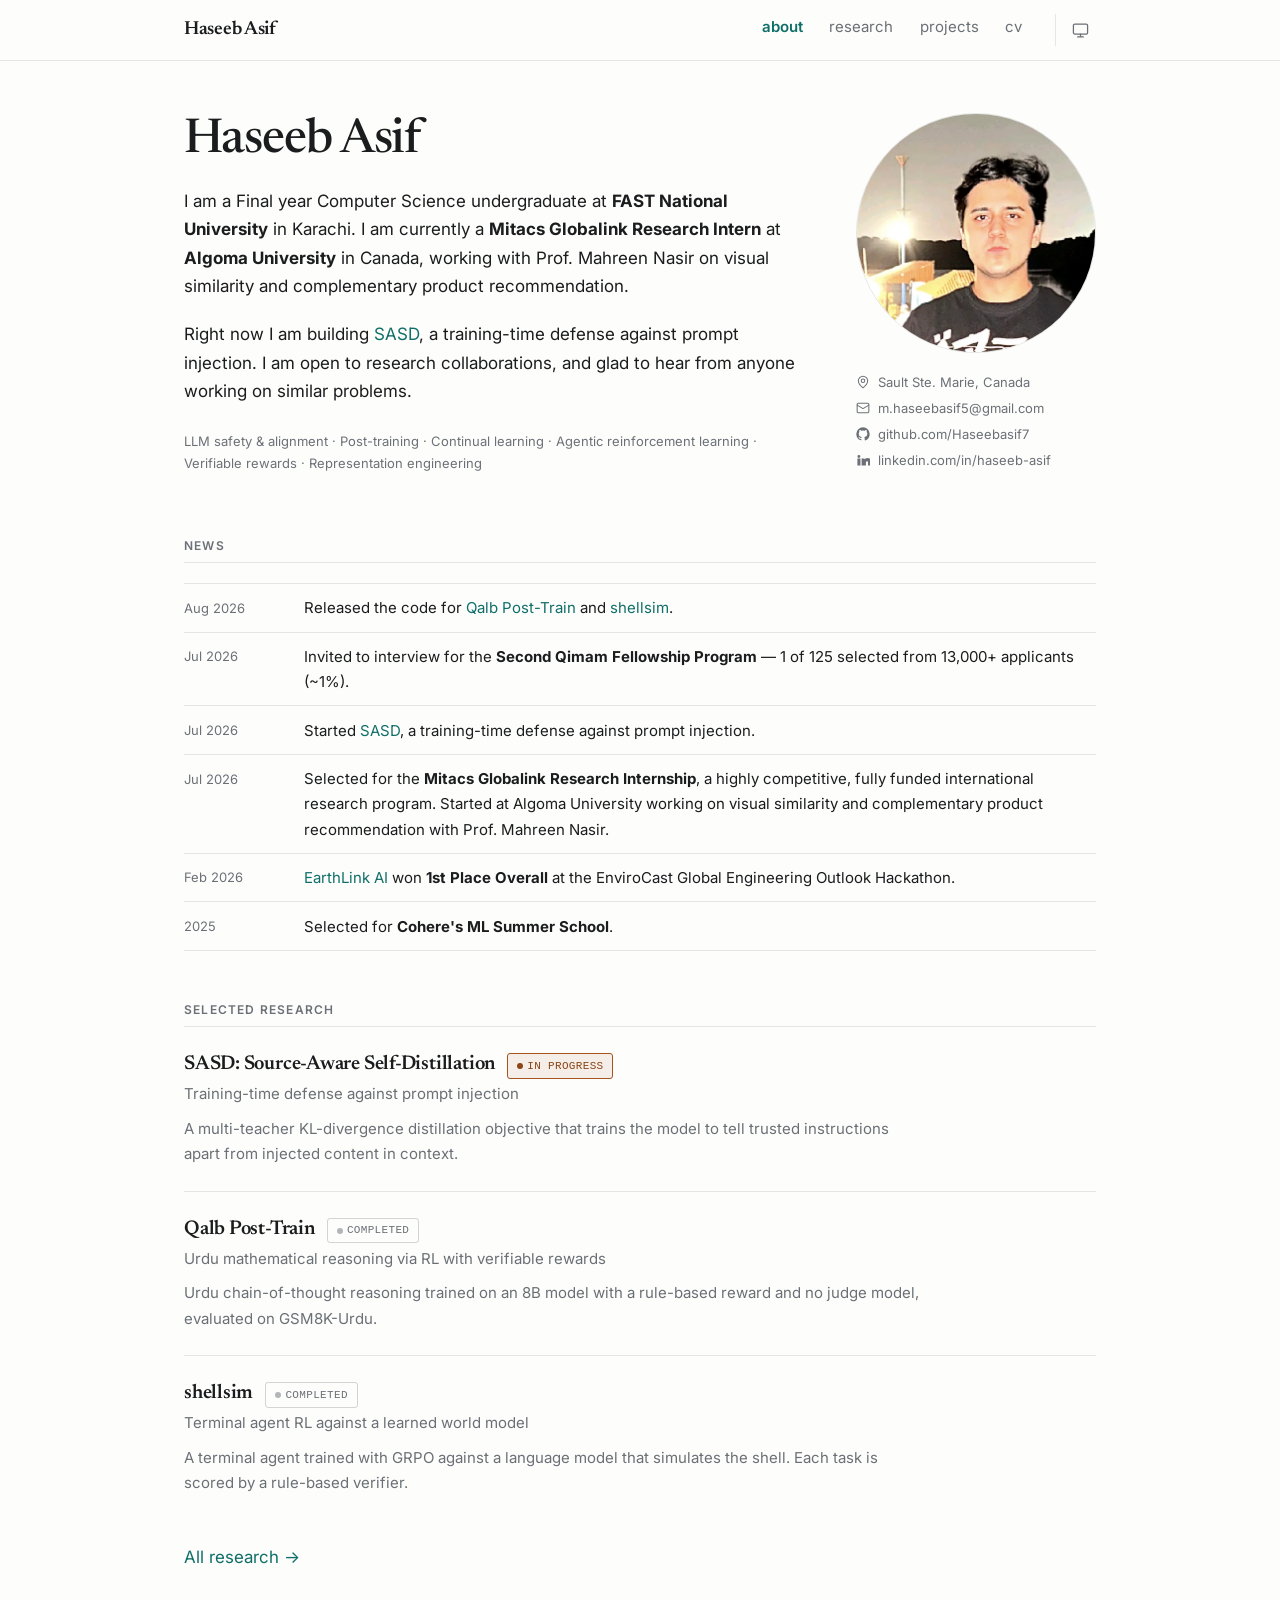
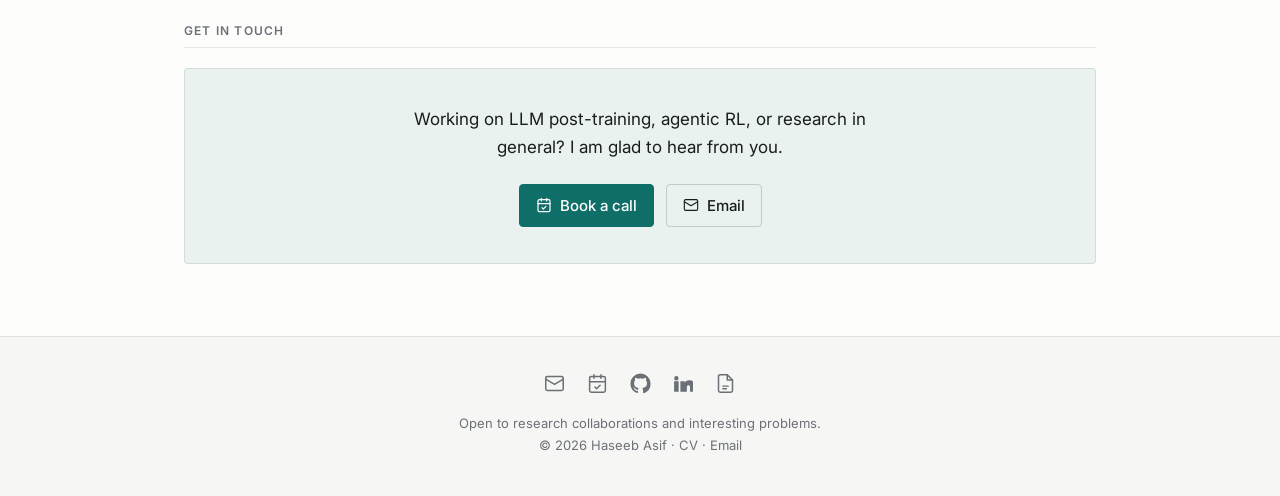
==== commit 746112b5: "Update contact copy, shift profile photo further right, and use updated CV PDF" ====
--- a/index.html
+++ b/index.html
@@ -302,8 +302,8 @@
           <h2 class="section-title" id="contact-h">Get in touch</h2>
           <div class="contact-card reveal">
             <p class="contact-text">
-              Working on prompt injection, post-training or agentic RL, or just
-              want to talk research? I am glad to hear from you.
+              Working on LLM post-training, agentic RL, or research in
+              general? I am glad to hear from you.
             </p>
             <div class="contact-actions">
               <a class="btn" href="https://cal.com/haseebasif" target="_blank" rel="noopener">
